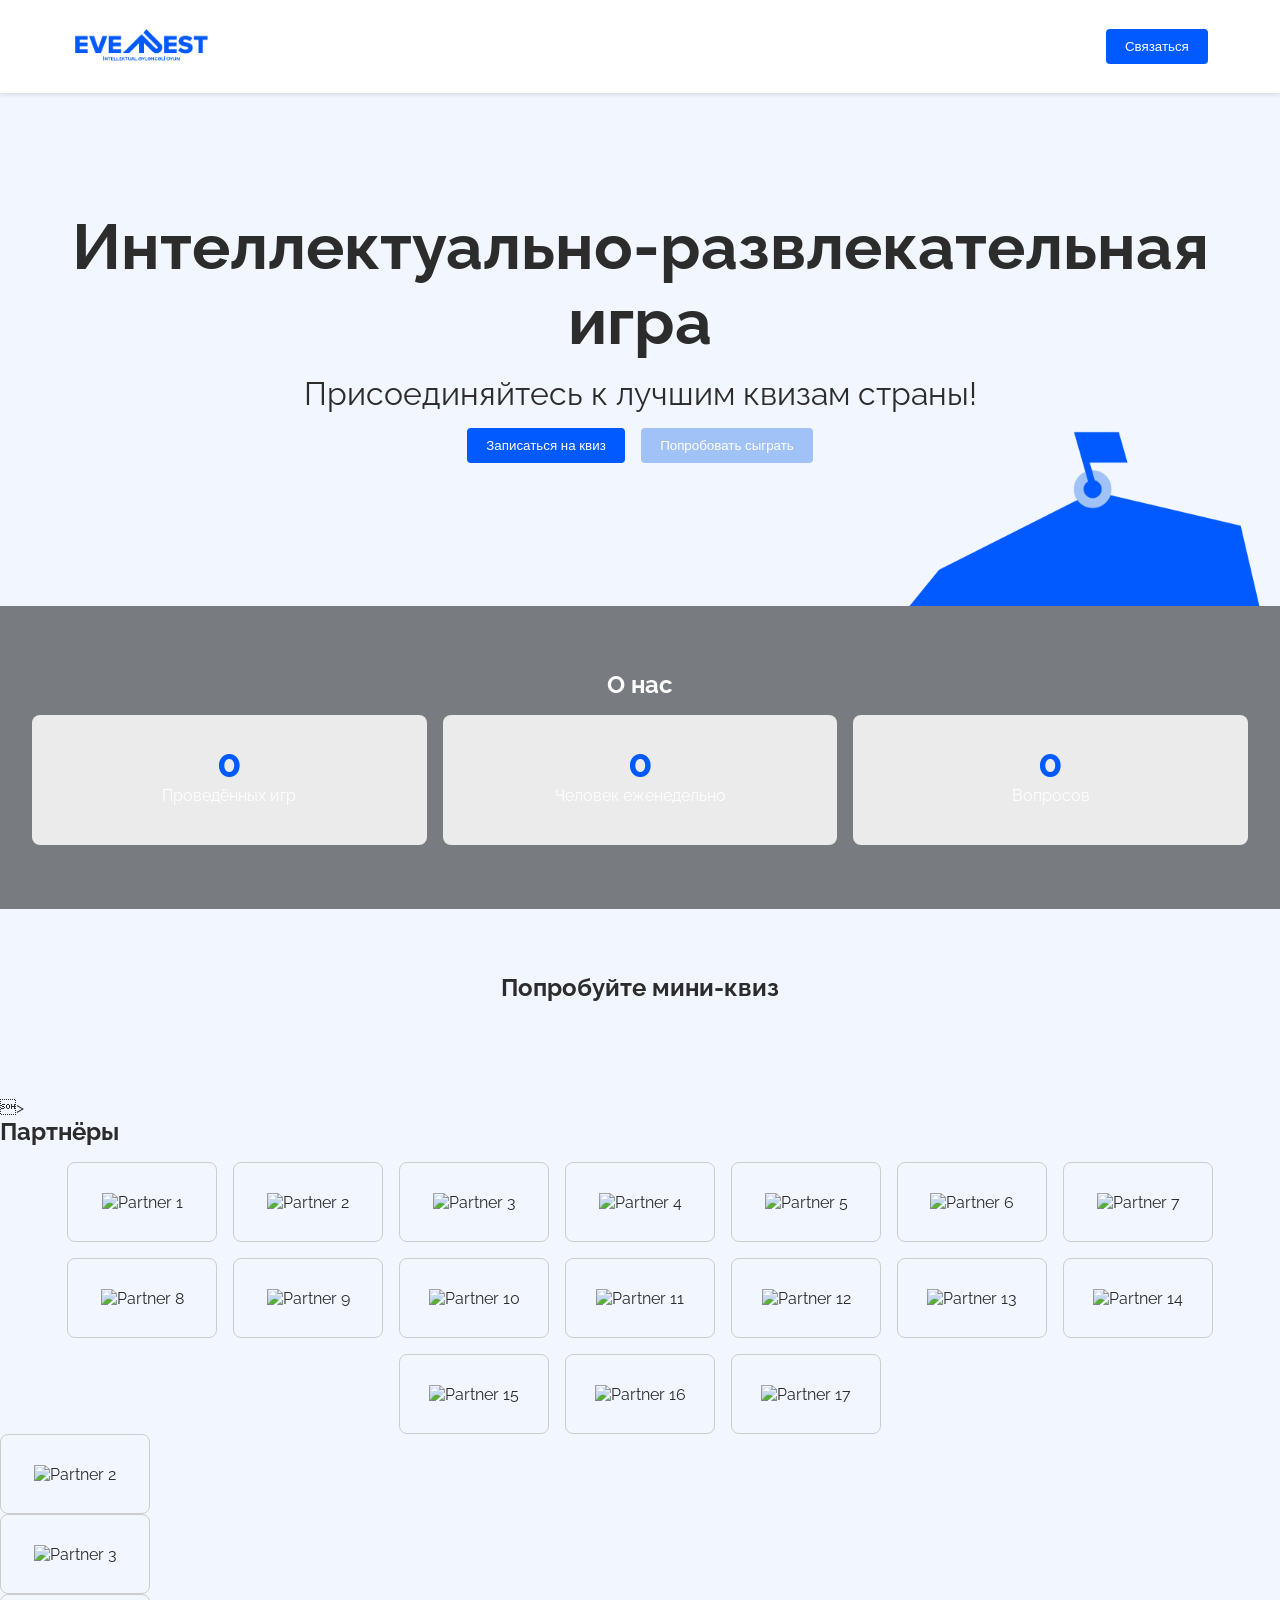
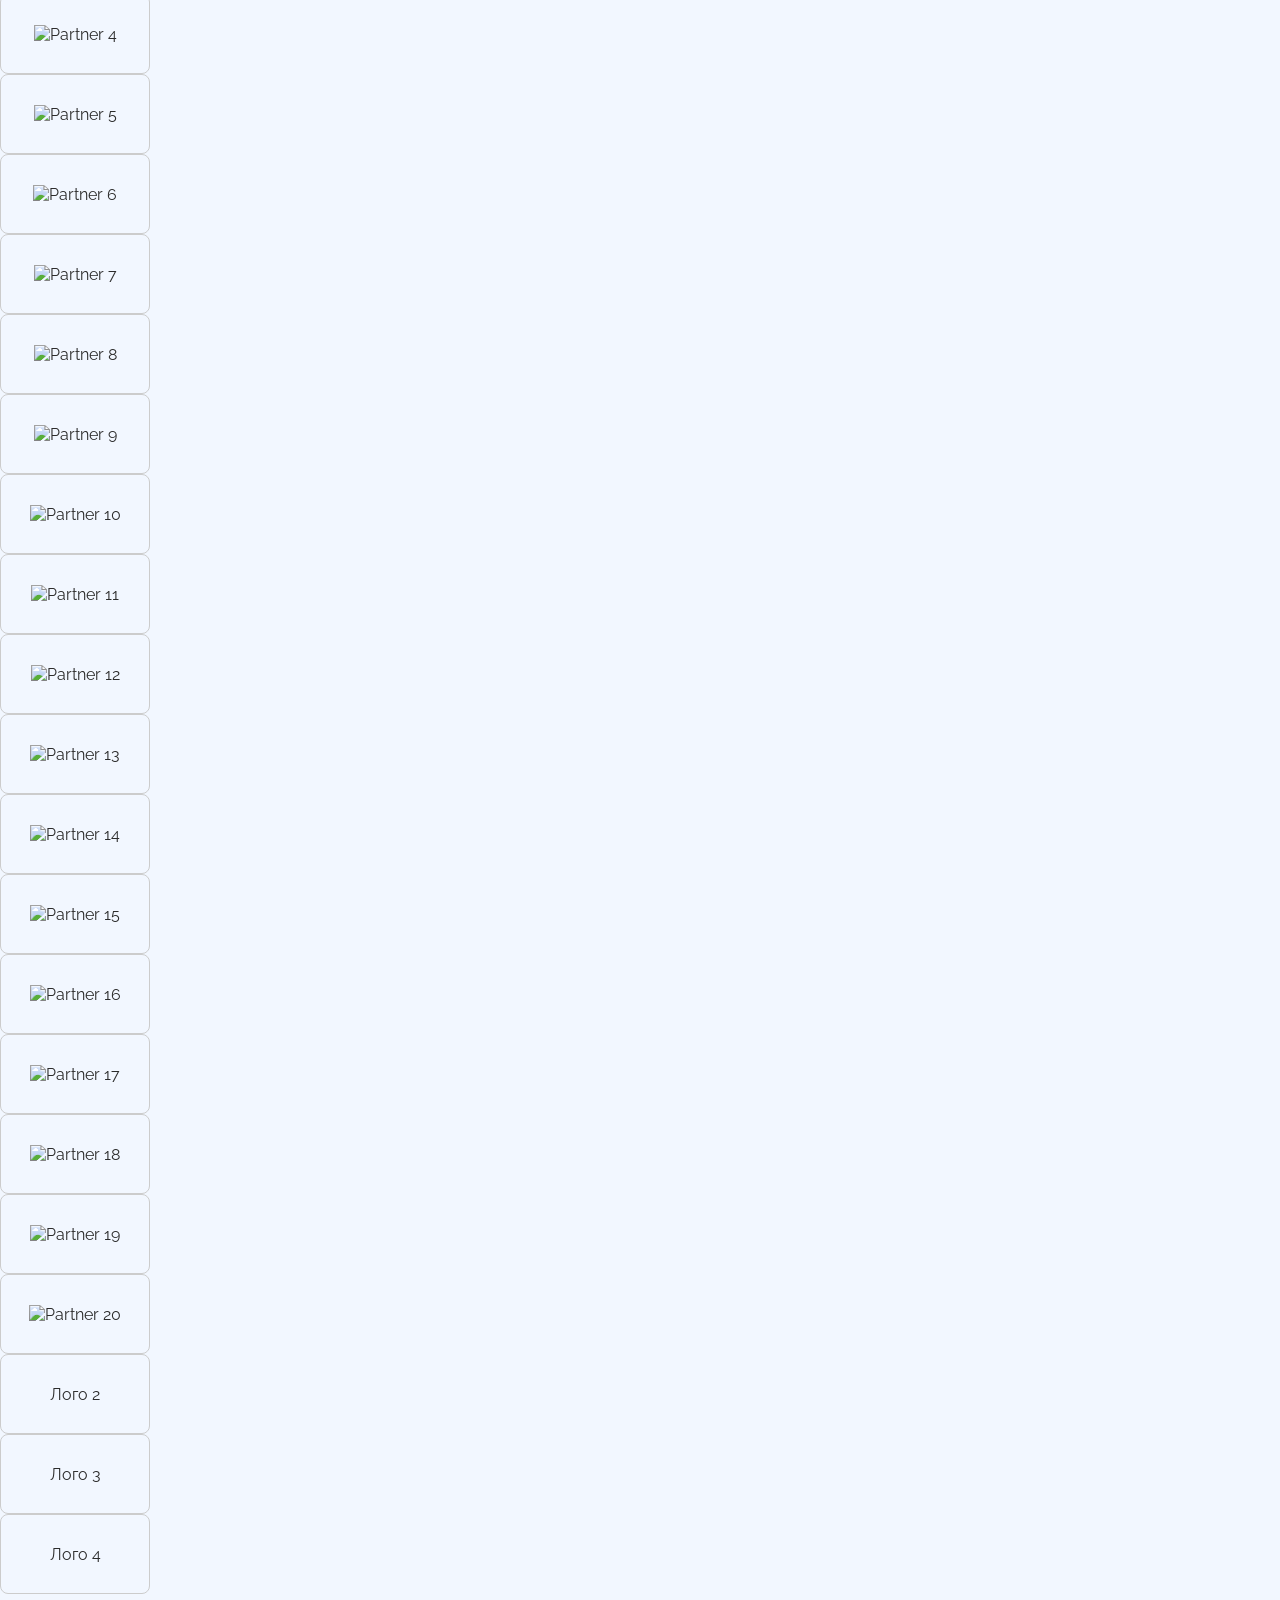
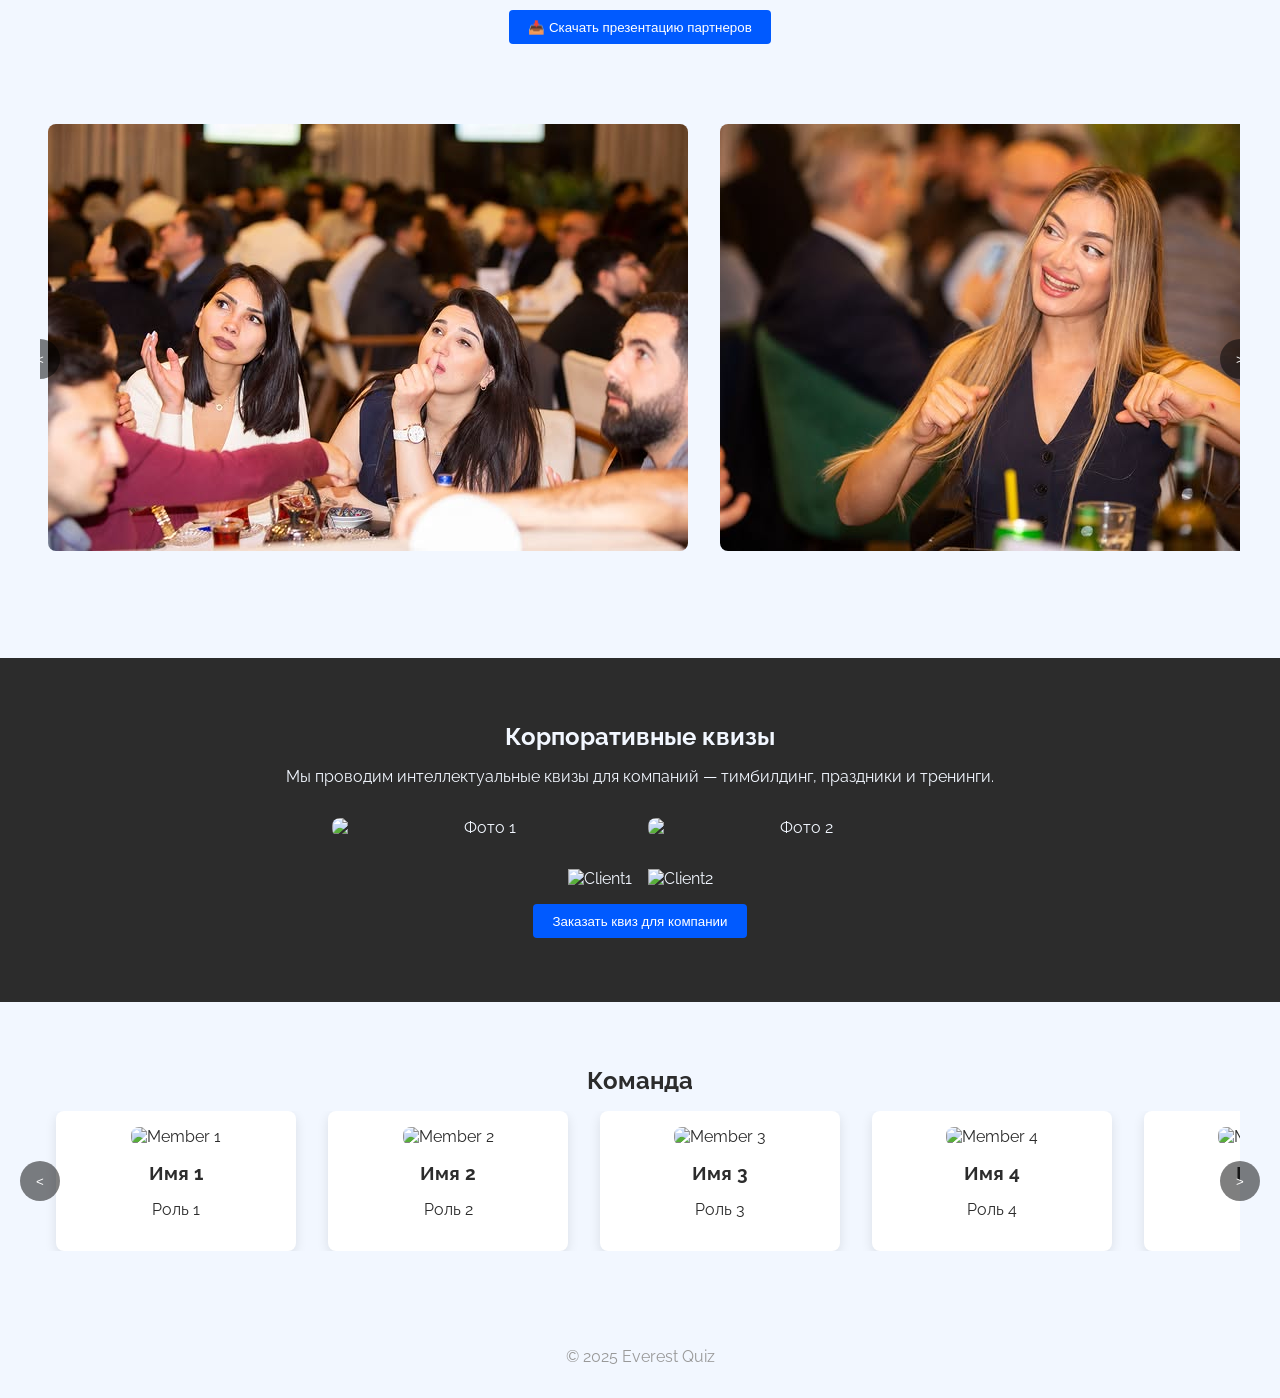
==== index.html @ f684a0a2 "Add files via upload" ====
<!DOCTYPE html>
<html lang="ru">
<head>
  <meta charset="UTF-8"/>
  <meta name="viewport" content="width=device-width, initial-scale=1.0"/>
  <title>Everest Quiz</title>
  <link href="https://fonts.googleapis.com/css2?family=Raleway:wght@400;700&display=swap" rel="stylesheet"/>
  <link rel="stylesheet" href="style.css"/>
</head>
<body>
  <header>
    <div class="header-content">
      <div class="logo-flag-container">
        <img src="assets/logo.png" alt="Logo" class="logo-img"/>
        <img src="assets/flag.png" alt="Flag" class="flag-img"/>
      </div>
      <button id="contactBtn" class="btn btn-primary">Связаться</button>
    </div>
    <div class="progress-bar"></div>
  </header>
  <main>
    <section class="hero">
      <div class="hero-content">
        <h1>Интеллектуально-развлекательная игра</h1>
        <p>Присоединяйтесь к лучшим квизам страны!</p>
        <div class="hero-buttons">
          <button id="signupQuiz" class="btn btn-primary">Записаться на квиз</button>
          <button id="tryPlay" class="btn btn-try">Попробовать сыграть</button>
        </div>
      </div>
    </section>
    

    <section class="about" id="about">
      <video class="video-bg" autoplay muted loop playsinline>
        <source src="assets/mountain.mp4" type="video/mp4"/>
      </video>
      <div class="about-overlay"></div>
      <div class="about-content">
        <h2>О нас</h2>
        <div class="counters-grid">
          <div class="counter-card"><span data-count="200">0</span><p>Проведённых игр</p></div>
          <div class="counter-card"><span data-count="250">0</span><p>Человек еженедельно</p></div>
          <div class="counter-card"><span data-count="9000">0</span><p>Вопросов</p></div>
        </div>
      </div>
    </section>
    

    <section class="quiz" id="quiz">
      <h2>Попробуйте мини-квиз</h2>
      <div id="quiz-container" class="quiz-wrapper"></div>
    
</section>
>
      <h2>Партнёры</h2>
      <div class="logos">
        <div class="logo-box"><img src="assets/par1.png" alt="Partner 1"/></div>
        <div class="logo-box"><img src="assets/par2.png" alt="Partner 2"/></div>
        <div class="logo-box"><img src="assets/par3.png" alt="Partner 3"/></div>
        <div class="logo-box"><img src="assets/par4.png" alt="Partner 4"/></div>
        <div class="logo-box"><img src="assets/par5.png" alt="Partner 5"/></div>
        <div class="logo-box"><img src="assets/par6.png" alt="Partner 6"/></div>
        <div class="logo-box"><img src="assets/par7.png" alt="Partner 7"/></div>
        <div class="logo-box"><img src="assets/par8.png" alt="Partner 8"/></div>
        <div class="logo-box"><img src="assets/par9.png" alt="Partner 9"/></div>
        <div class="logo-box"><img src="assets/par10.png" alt="Partner 10"/></div>
        <div class="logo-box"><img src="assets/par11.png" alt="Partner 11"/></div>
        <div class="logo-box"><img src="assets/par12.png" alt="Partner 12"/></div>
        <div class="logo-box"><img src="assets/par13.png" alt="Partner 13"/></div>
        <div class="logo-box"><img src="assets/par14.png" alt="Partner 14"/></div>
        <div class="logo-box"><img src="assets/par15.png" alt="Partner 15"/></div>
        <div class="logo-box"><img src="assets/par16.png" alt="Partner 16"/></div>
        <div class="logo-box"><img src="assets/par17.png" alt="Partner 17"/></div>
      </div>
        <div class="logo-box"><img src="assets/par2.png" alt="Partner 2"/></div>
        <div class="logo-box"><img src="assets/par3.png" alt="Partner 3"/></div>
        <div class="logo-box"><img src="assets/par4.png" alt="Partner 4"/></div>
        <div class="logo-box"><img src="assets/par5.png" alt="Partner 5"/></div>
        <div class="logo-box"><img src="assets/par6.png" alt="Partner 6"/></div>
        <div class="logo-box"><img src="assets/par7.png" alt="Partner 7"/></div>
        <div class="logo-box"><img src="assets/par8.png" alt="Partner 8"/></div>
        <div class="logo-box"><img src="assets/par9.png" alt="Partner 9"/></div>
        <div class="logo-box"><img src="assets/par10.png" alt="Partner 10"/></div>
        <div class="logo-box"><img src="assets/par11.png" alt="Partner 11"/></div>
        <div class="logo-box"><img src="assets/par12.png" alt="Partner 12"/></div>
        <div class="logo-box"><img src="assets/par13.png" alt="Partner 13"/></div>
        <div class="logo-box"><img src="assets/par14.png" alt="Partner 14"/></div>
        <div class="logo-box"><img src="assets/par15.png" alt="Partner 15"/></div>
        <div class="logo-box"><img src="assets/par16.png" alt="Partner 16"/></div>
        <div class="logo-box"><img src="assets/par17.png" alt="Partner 17"/></div>
        <div class="logo-box"><img src="assets/par18.png" alt="Partner 18"/></div>
        <div class="logo-box"><img src="assets/par19.png" alt="Partner 19"/></div>
        <div class="logo-box"><img src="assets/par20.png" alt="Partner 20"/></div>
      </div>
        <div class="logo-box">Лого 2</div>
        <div class="logo-box">Лого 3</div>
        <div class="logo-box">Лого 4</div>
      </div>
    </section>
    <div class="download-container">
      <button class="download-btn">📥 Скачать презентацию партнеров</button>
    </div>
    

    
    <section class="photo-slider">
      <div class="photo-slider-container">
        <button class="slider-btn prev">&lt;</button>
        <div class="photo-slider-track">
          <div class="photo-card"><img src="assets/photos/ph1.jpg" alt="Photo 1"/></div>
          <div class="photo-card"><img src="assets/photos/ph2.jpg" alt="Photo 2"/></div>
          <div class="photo-card"><img src="assets/photos/ph3.jpg" alt="Photo 3"/></div>
          <div class="photo-card"><img src="assets/photos/ph4.jpg" alt="Photo 4"/></div>
          <div class="photo-card"><img src="assets/photos/ph5.jpg" alt="Photo 5"/></div>
          <div class="photo-card"><img src="assets/photos/ph6.jpg" alt="Photo 6"/></div>
        </div>
        <button class="slider-btn next">&gt;</button>
      </div>
    </section>

    <section class="corporate">
      <h2>Корпоративные квизы</h2>
      <p>Мы проводим интеллектуальные квизы для компаний — тимбилдинг, праздники и тренинги.</p>
      <div class="corporate-gallery">
        <img src="https://via.placeholder.com/300x200" alt="Фото 1"/>
        <img src="https://via.placeholder.com/300x200" alt="Фото 2"/>
      </div>
      <div class="corporate-logos">
        <img src="https://via.placeholder.com/100x50?text=Client+1" alt="Client1"/>
        <img src="https://via.placeholder.com/100x50?text=Client+2" alt="Client2"/>
      </div>
      <button id="corpBtn" class="btn btn-primary">Заказать квиз для компании</button>
    </section>
    

    <section class="team">
      <h2>Команда</h2>
      <div class="team-slider">
        <button class="slider-btn prev">&lt;</button>
        <div class="slider-track">
          <div class="team-card"><img src="https://via.placeholder.com/200?text=Team+1" alt="Member 1"/><h3>Имя 1</h3><p>Роль 1</p></div>
<div class="team-card"><img src="https://via.placeholder.com/200?text=Team+2" alt="Member 2"/><h3>Имя 2</h3><p>Роль 2</p></div>
<div class="team-card"><img src="https://via.placeholder.com/200?text=Team+3" alt="Member 3"/><h3>Имя 3</h3><p>Роль 3</p></div>
<div class="team-card"><img src="https://via.placeholder.com/200?text=Team+4" alt="Member 4"/><h3>Имя 4</h3><p>Роль 4</p></div>
<div class="team-card"><img src="https://via.placeholder.com/200?text=Team+5" alt="Member 5"/><h3>Имя 5</h3><p>Роль 5</p></div>
<div class="team-card"><img src="https://via.placeholder.com/200?text=Team+6" alt="Member 6"/><h3>Имя 6</h3><p>Роль 6</p></div>
<div class="team-card"><img src="https://via.placeholder.com/200?text=Team+7" alt="Member 7"/><h3>Имя 7</h3><p>Роль 7</p></div>
<div class="team-card"><img src="https://via.placeholder.com/200?text=Team+8" alt="Member 8"/><h3>Имя 8</h3><p>Роль 8</p></div>
        </div>
        <button class="slider-btn next">&gt;</button>
      </div>
    </section>
    

  </main>
  <div id="modal" class="modal">
    <div class="modal-content">
      <span class="close">&times;</span>
      <h2>Связаться с нами</h2>
      <form id="contactForm">
        <input type="text" placeholder="Имя и Фамилия" required/>
        <input type="tel" placeholder="Номер для связи" required/>
        <textarea placeholder="Текст обратной связи" required></textarea>
        <div class="modal-buttons">
          <button type="submit" class="btn btn-primary">Отправить</button>
          <button type="button" class="btn btn-secondary" id="cancelModal">Отмена</button>
        </div>
      </form>
    </div>
  </div>
  <footer>© 2025 Everest Quiz</footer>
  <script src="script.js"></script>
</body>
</html>
---- style.css ----
/* Base */
*{margin:0;padding:0;box-sizing:border-box;}
body{font-family:'Raleway',sans-serif;background:#F2F7FF;color:#2C2C2C;}
h1,h2,h3{margin-bottom:1rem;font-weight:700;}
p{margin-bottom:1rem;}

/* Header */
header{position:fixed;top:0;left:0;width:100%;height:93px;background:white;box-shadow:0 2px 4px rgba(0,0,0,0.1);z-index:1000;}
.header-content{position:relative;max-width:1200px;margin:0 auto;display:flex;justify-content:space-between;align-items:center;height:93px;padding:0 2rem;}
.logo-flag-container{display:flex;flex-direction:column;align-items:flex-start;}
.logo-img{height:40px;}
.flag-img{width:24px;height:auto;position:fixed;top:66px;left:0;z-index:2002;transition:transform 0.1s linear;;opacity:0;transition:transform 0.1s linear,opacity 0.2s linear;}
.progress-bar{position:absolute;bottom:0;left:0;width:0;height:4px;background:#005AFF;z-index:2001;}



/* Buttons */
.btn{padding:0.6rem 1.2rem;border:none;border-radius:4px;cursor:pointer;transition:background 0.3s;}
.btn-primary{background:#005AFF;color:white;}
.btn-primary:hover{background:#0041c2;}
.btn-try{background:#A1C2F7;color:white;}
.btn-try:hover{background:#8fbbe0;}
.btn-secondary{background:#f2f2f2;color:#2C2C2C;border:1px solid #ccc;}
.btn-secondary:hover{background:#e0e0e0;}

/* Hero */
main{padding-top:66px;}
.hero {
  display: flex;
  align-items: center;
  justify-content: center;
  height: 60vh;
  background-image: url('assets/mnt.png'), url('https://via.placeholder.com/1200x400');
  background-repeat: no-repeat, no-repeat;
  background-position: left calc(100% + 30px), center;
  background-size: contain, cover;
}
.hero-content{text-align:center;max-width:90%;}
.hero h1{font-size:clamp(2rem,5vw,4rem);}
.hero p{font-size:clamp(1rem,3vw,2rem);}
.hero-buttons{display:flex;gap:1rem;justify-content:center;margin-top:1rem;}

/* About */
.about{position:relative;overflow:hidden;padding:0;}
.video-bg{position:absolute;top:0;left:0;width:100%;height:100%;object-fit:cover;z-index:0;}
.about-overlay{position:absolute;top:0;left:0;width:100%;height:100%;background:rgba(0,0,0,0.5);z-index:1;}
.about-content{position:relative;z-index:2;padding:4rem 2rem;text-align:center;color:white;}
.counters-grid{display:flex;flex-wrap:wrap;justify-content:center;gap:1rem;}
.counter-card{flex:1;min-width:150px;background:rgba(255,255,255,0.85);padding:1.5rem;border-radius:8px;backdrop-filter:blur(5px);}
.counter-card span{font-size:2.5rem;font-weight:700;color:#005AFF;}

/* Quiz */
.quiz{padding:4rem 2rem;text-align:center;}
.quiz-wrapper{max-width:600px;margin:2rem auto;}
.quiz-card{background:white;padding:2rem;border-radius:8px;box-shadow:0 10px 25px rgba(0,0,0,0.1);}
.quiz-question{font-size:1.5rem;color:#005AFF;}
.quiz-options{display:flex;flex-direction:column;gap:1rem;}
.quiz-option{padding:1rem;border:2px solid #005AFF;background:white;border-radius:8px;cursor:pointer;transition:background 0.3s;}
.quiz-option:hover{background:#e0edff;}
.quiz-option.correct{background:#d1fae5;border-color:#22c55e;color:#065f46;}
.quiz-option.wrong{background:#fee2e2;border-color:#f87171;color:#7f1d1d;}
.quiz-result{animation:fadeIn 1s ease;}
.quiz-result h3{font-size:2rem;color:#005AFF;}
.quiz-result .confetti{font-size:3rem;}
/* Partners */
.partners{ padding:4rem 2rem;text-align:center; text-align: center;}
.logos{display:flex;flex-wrap:wrap;gap:1rem;justify-content:center;}
.logo-box{padding:1rem;border:1px solid #ccc;border-radius:8px;}

/* Corporate */
.corporate{padding:4rem 2rem;text-align:center;background:#2C2C2C;color:#F2F7FF;}
.corporate-gallery{display:flex;flex-wrap:wrap;justify-content:center;gap:1rem;margin:2rem 0;}
.corporate-gallery img{width:300px;border-radius:8px;}
.corporate-logos{display:flex;flex-wrap:wrap;justify-content:center;gap:1rem;margin-bottom:1rem;}
/* Team */
.team{padding:4rem 2rem;text-align:center;background:#F2F7FF;}
.team-slider{position:relative;max-width:1200px;margin:auto;}
.slider-track{display:flex;overflow:hidden;scroll-behavior:smooth;}
.team-card{min-width:240px;margin:0 1rem;background:white;border-radius:8px;padding:1rem;box-shadow:0 4px 12px rgba(0,0,0,0.1);}
.team-card img{width:100%;border-radius:8px;margin-bottom:1rem;}
.slider-btn{position:absolute;top:50%;transform:translateY(-50%);width:40px;height:40px;border:none;border-radius:50%;background:rgba(0,0,0,0.5);color:white;cursor:pointer;}
.slider-btn.prev{left:-20px;}
.slider-btn.next{right:-20px;}

/* Modal */
.modal{display:none;position:fixed;top:0;left:0;width:100%;height:100%;background:rgba(0,0,0,0.6);justify-content:center;align-items:center;}
.modal-content{background:white;padding:2rem;border-radius:8px;max-width:500px;width:90%;position:relative;}
.modal-content .close{position:absolute;top:1rem;right:1rem;font-size:1.5rem;cursor:pointer;}
.modal-content input,.modal-content textarea{width:100%;margin-bottom:1rem;padding:0.5rem;border:1px solid #ccc;border-radius:4px;}
.modal-buttons{display:flex;justify-content:flex-end;gap:1rem;}
/* Footer */
footer{text-align:center;padding:2rem;color:#999;}
@keyframes fadeIn{from{opacity:0;}to{opacity:1;}}
.download-container {
  text-align: center;
  margin: 1rem 0;
}
.download-btn {
  padding: 0.6rem 1.2rem;
  border-radius: 4px;
  cursor: pointer;
  background: #005AFF;
  color: white;
  border: none;
  transition: background 0.3s;
}
.download-btn:hover {
  background: #0041c2;
}

@media (min-width: 768px) {
  .hero {
    background-position: right calc(100% + 80px), center;
  }
}

.photo-slider {
  padding: 4rem 2rem;
  text-align: center;
  background: #F2F7FF;
}
.photo-slider h2 {
  font-size: 2rem;
  margin-bottom: 1rem;
}
.photo-slider-container {
  position: relative;
  max-width: 1200px;
  margin: auto;
}
.photo-slider-track {
  display: flex;
  overflow: hidden;
  scroll-behavior: smooth;
}
.photo-card {
  min-width: 220px;
  margin: 0 0.5rem;
  flex-shrink: 0;
}
.photo-card img {
  width: 100%;
  border-radius: 8px;
}
.slider-btn.photo-prev,
.slider-btn.photo-next {
  position: absolute;
  top: 50%;
  transform: translateY(-50%);
  background: rgba(0,0,0,0.5);
  color: white;
  border: none;
  width: 40px;
  height: 40px;
  border-radius: 50%;
  cursor: pointer;
  z-index: 100;
}
.slider-btn.photo-prev {
  left: -20px;
}
.slider-btn.photo-next {
  right: -20px;
}

.partners h2 { text-align: center; }

/* Uniform partner logos */
.logo-box {
  width: 150px;
  height: 80px;
  display: flex;
  align-items: center;
  justify-content: center;
}
.logo-box img {
  max-width: 100%;
  max-height: 100%;
  object-fit: contain;
}

/* Center partners heading and content */
.partners {
  text-align: center;
  padding: 4rem 2rem;
  background: #F2F7FF;
}
.partners h2 {
  margin-bottom: 2rem;
}

/* Partners section centering */
.partners {
  text-align: center;
  padding: 4rem 2rem;
  background: #F2F7FF;
}
.partners h2 {
  font-size: 2.5rem;
  margin-bottom: 2rem;
  text-align: center;
}

/* Photo slider */
.photo-slider {
  padding: 4rem 2rem;
  text-align: center;
}
.photo-slider-container {
  position: relative;
  max-width: 1200px;
  margin: auto;
  overflow: hidden;
}
.photo-slider-track {
  display: flex;
  gap: 1rem;
  transition: transform 0.3s ease;
}
.photo-card {
  min-width: 240px;
  flex-shrink: 0;
}
.photo-card img {
  width: 100%;
  border-radius: 8px;
  object-fit: cover;
}
.slider-btn.prev,
.slider-btn.next {
  position: absolute;
  top: 50%;
  transform: translateY(-50%);
  background: rgba(0,0,0,0.5);
  color: white;
  border: none;
  width: 40px;
  height: 40px;
  border-radius: 50%;
  cursor: pointer;
  z-index: 10;
}
.slider-btn.prev {
  left: -20px;
}
.slider-btn.next {
  right: -20px;
}
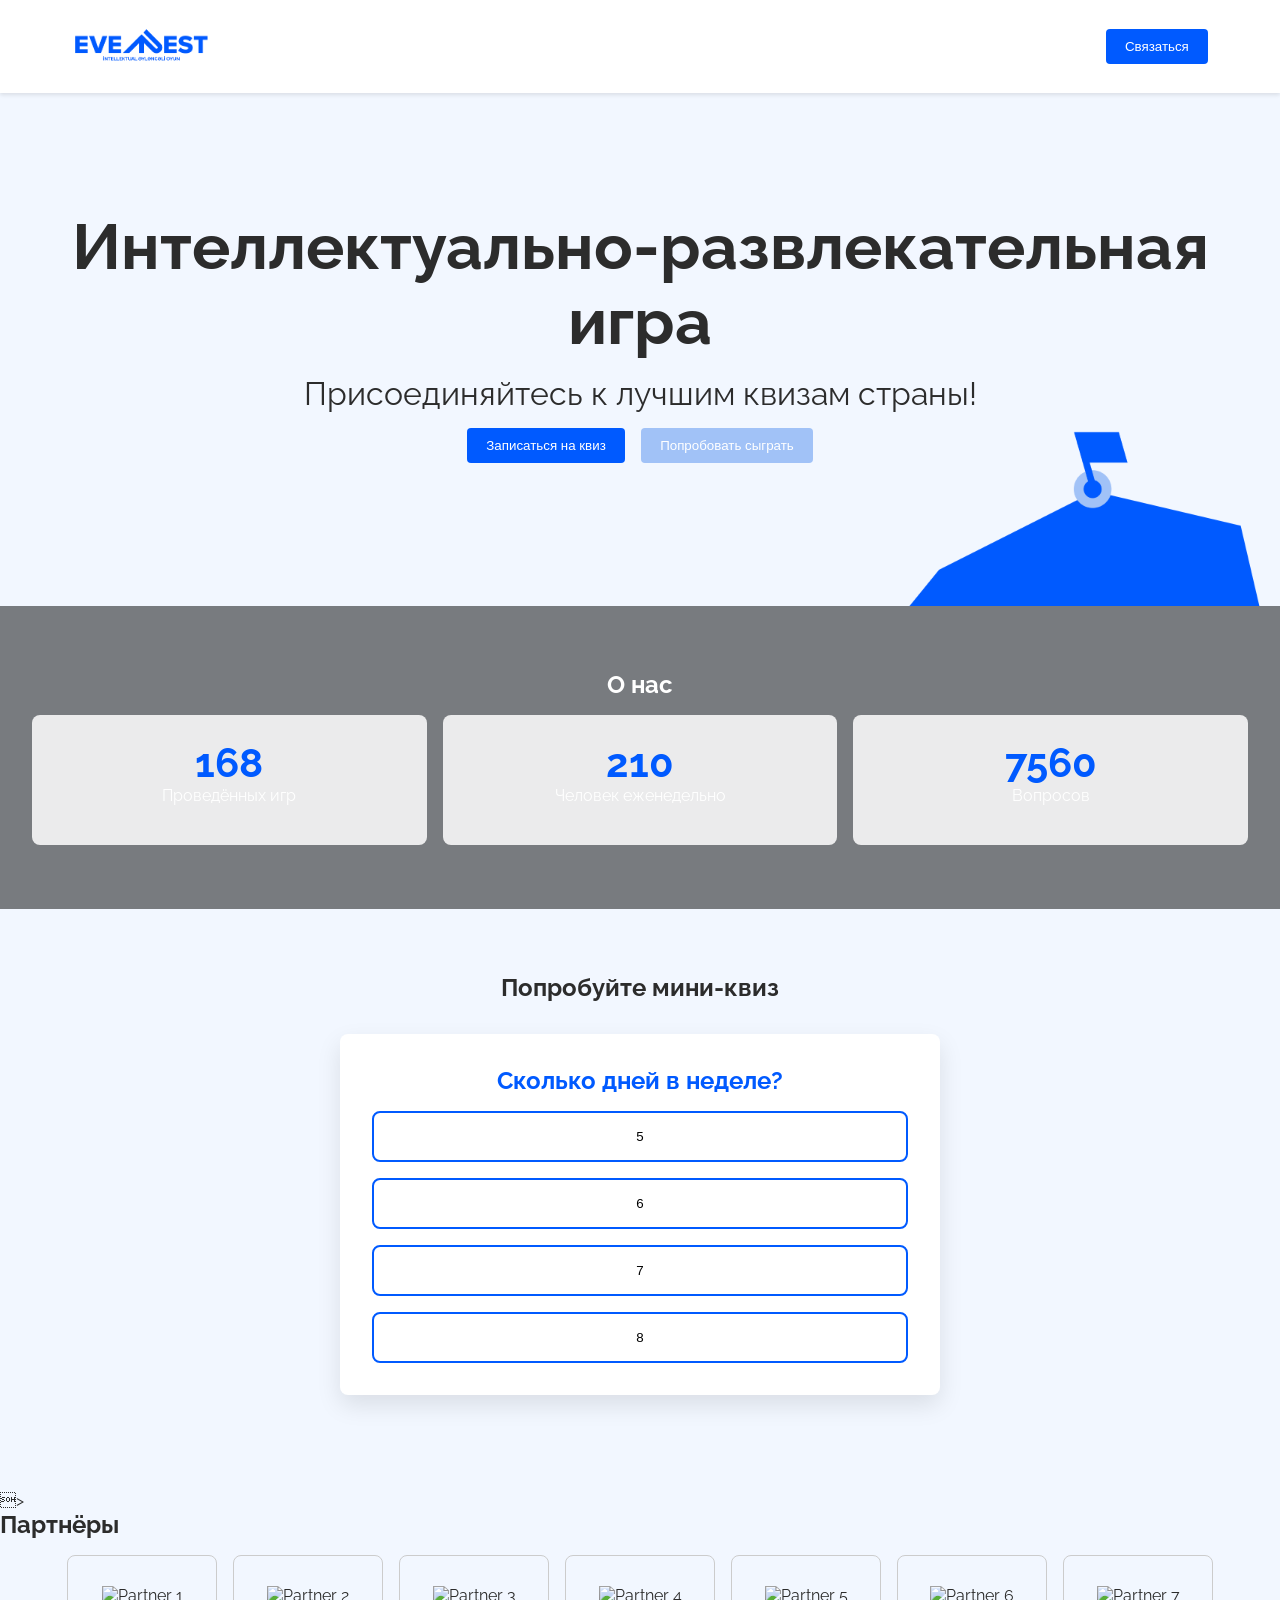
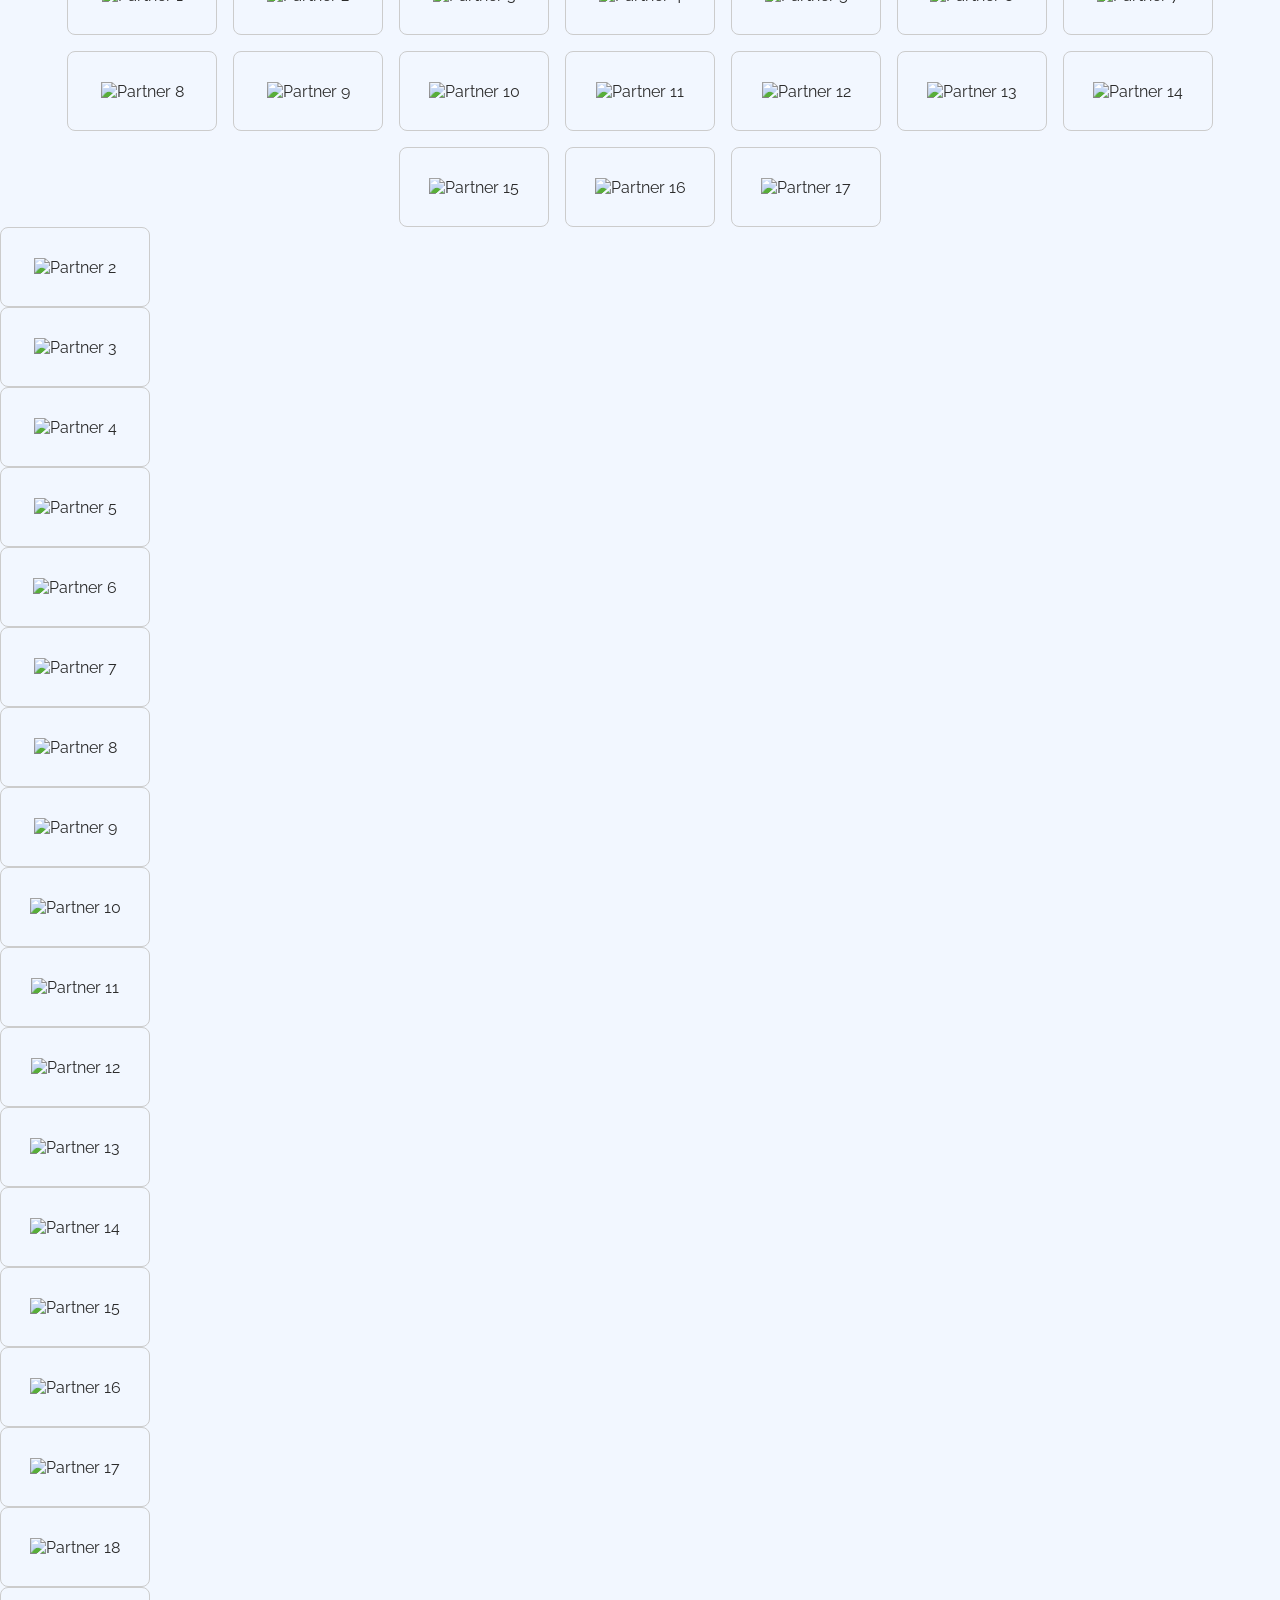
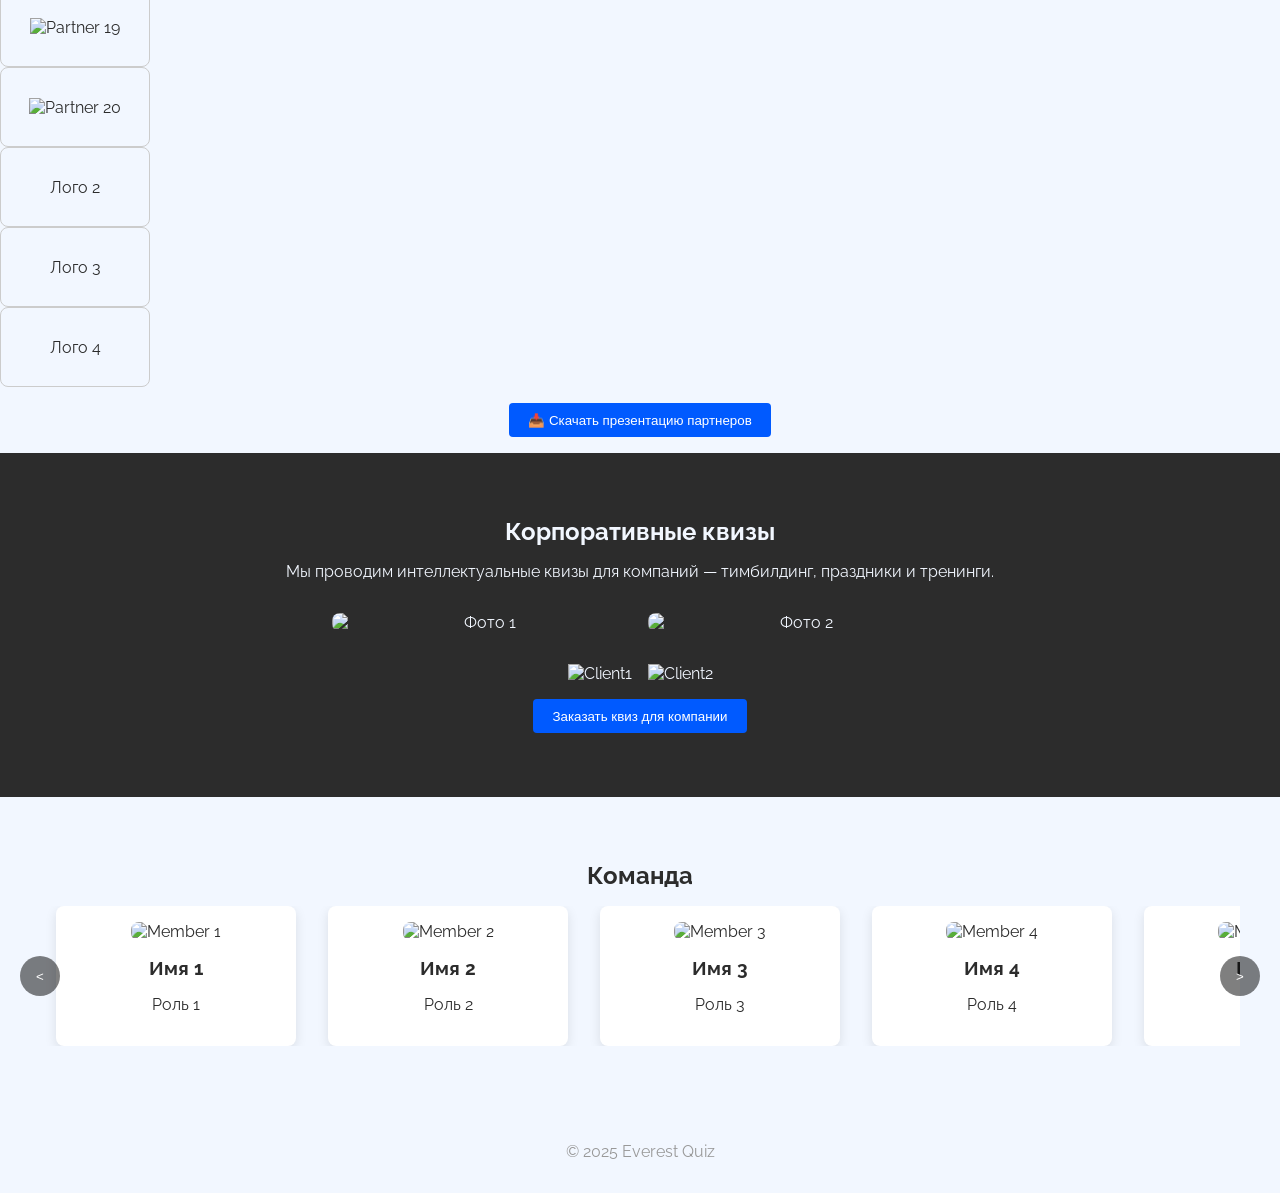
==== commit 0f7e5561: "Add files via upload" ====
--- a/index.html
+++ b/index.html
@@ -103,22 +103,6 @@
     </div>
     
 
-    
-    <section class="photo-slider">
-      <div class="photo-slider-container">
-        <button class="slider-btn prev">&lt;</button>
-        <div class="photo-slider-track">
-          <div class="photo-card"><img src="assets/photos/ph1.jpg" alt="Photo 1"/></div>
-          <div class="photo-card"><img src="assets/photos/ph2.jpg" alt="Photo 2"/></div>
-          <div class="photo-card"><img src="assets/photos/ph3.jpg" alt="Photo 3"/></div>
-          <div class="photo-card"><img src="assets/photos/ph4.jpg" alt="Photo 4"/></div>
-          <div class="photo-card"><img src="assets/photos/ph5.jpg" alt="Photo 5"/></div>
-          <div class="photo-card"><img src="assets/photos/ph6.jpg" alt="Photo 6"/></div>
-        </div>
-        <button class="slider-btn next">&gt;</button>
-      </div>
-    </section>
-
     <section class="corporate">
       <h2>Корпоративные квизы</h2>
       <p>Мы проводим интеллектуальные квизы для компаний — тимбилдинг, праздники и тренинги.</p>
--- a/style.css
+++ b/style.css
@@ -202,47 +202,15 @@
 }
 
 /* Photo slider */
-.photo-slider {
-  padding: 4rem 2rem;
-  text-align: center;
-}
-.photo-slider-container {
-  position: relative;
-  max-width: 1200px;
-  margin: auto;
-  overflow: hidden;
-}
-.photo-slider-track {
-  display: flex;
-  gap: 1rem;
-  transition: transform 0.3s ease;
-}
-.photo-card {
-  min-width: 240px;
-  flex-shrink: 0;
-}
-.photo-card img {
-  width: 100%;
-  border-radius: 8px;
-  object-fit: cover;
-}
-.slider-btn.prev,
-.slider-btn.next {
-  position: absolute;
-  top: 50%;
-  transform: translateY(-50%);
-  background: rgba(0,0,0,0.5);
-  color: white;
-  border: none;
-  width: 40px;
-  height: 40px;
-  border-radius: 50%;
-  cursor: pointer;
-  z-index: 10;
-}
-.slider-btn.prev {
-  left: -20px;
-}
-.slider-btn.next {
-  right: -20px;
-}
+.photo-slider { padding: 4rem 2rem; text-align: center; }
+.photo-slider-container { position: relative; max-width: 1200px; margin: auto; overflow: hidden; }
+.photo-slider-track { display: flex; gap: 1rem; transition: transform 0.3s ease; }
+.photo-card { min-width: 240px; flex-shrink: 0; }
+.photo-card img { width: 100%; border-radius: 8px; object-fit: cover; }
+.slider-btn.prev, .slider-btn.next {
+  position: absolute; top: 50%; transform: translateY(-50%);
+  background: rgba(0,0,0,0.5); color: white; border: none;
+  width: 40px; height: 40px; border-radius: 50%; cursor: pointer; z-index: 10;
+}
+.slider-btn.prev { left: -20px; }
+.slider-btn.next { right: -20px; }
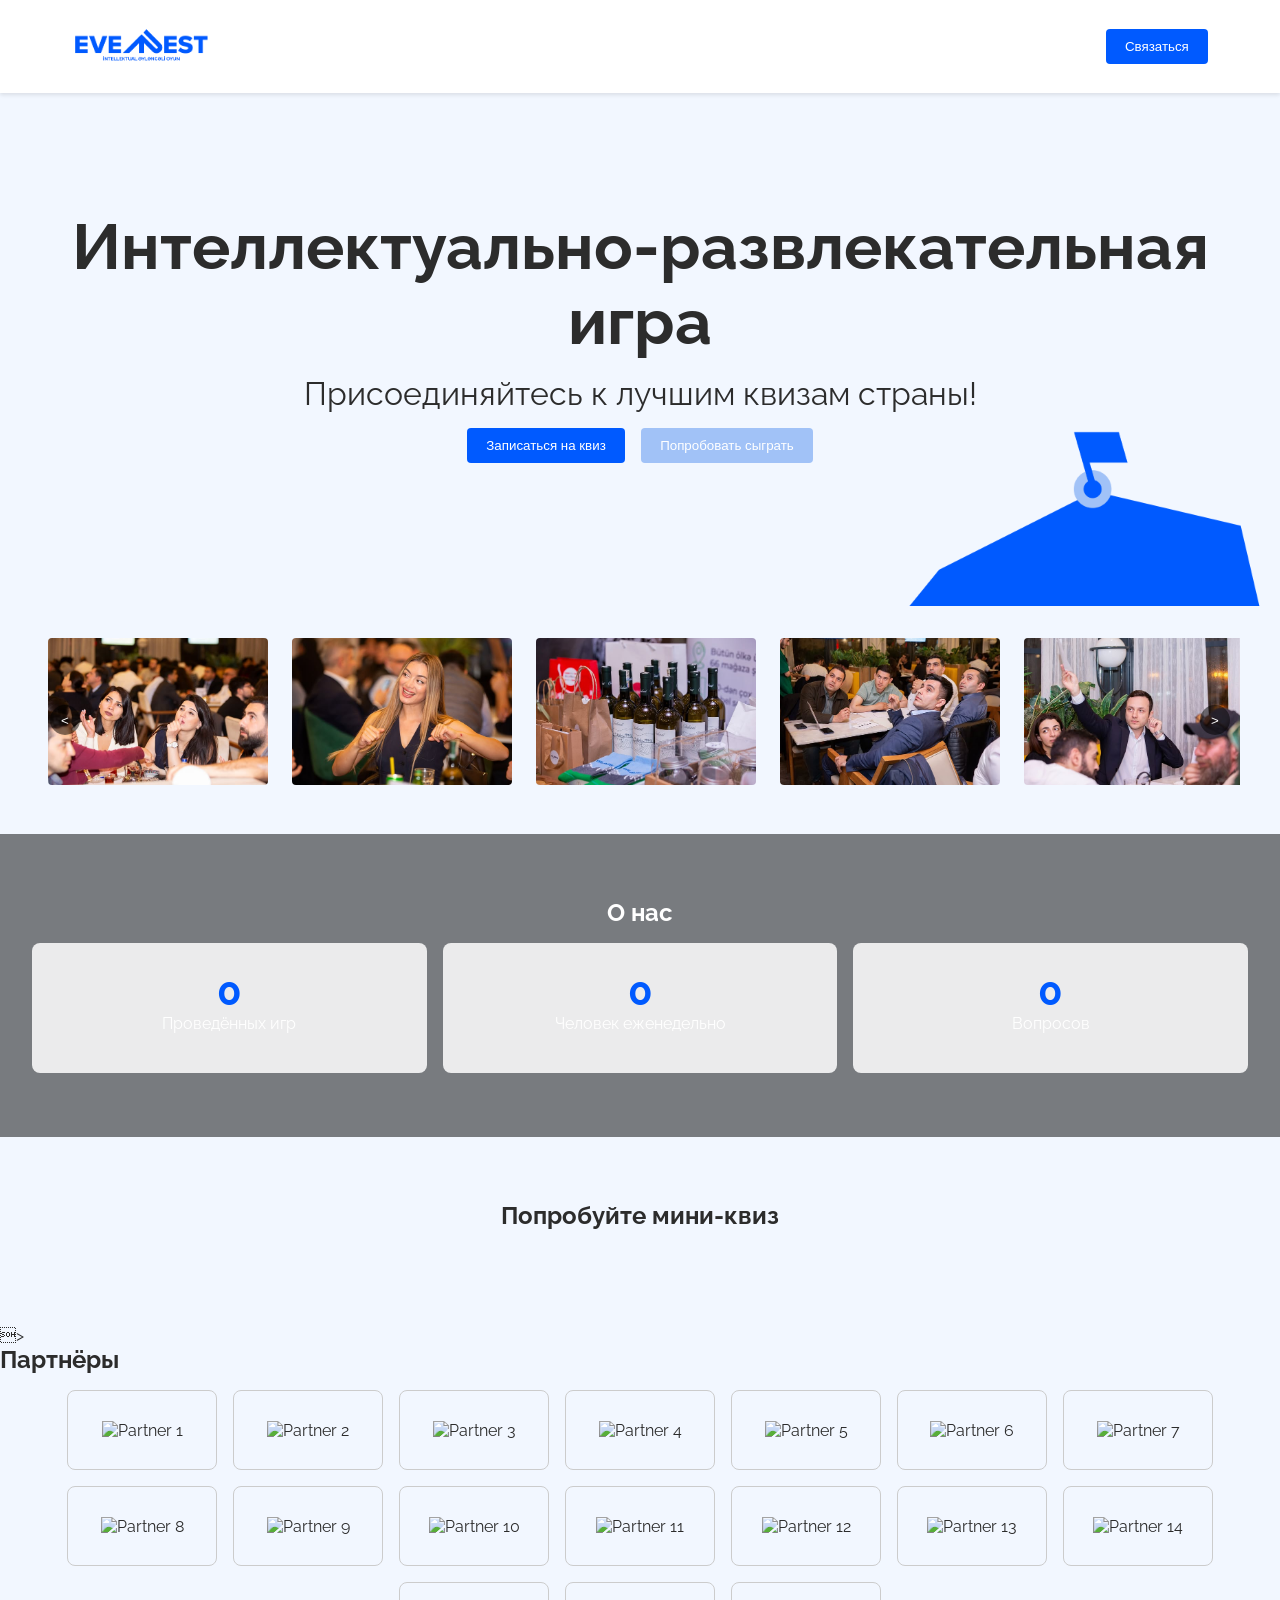
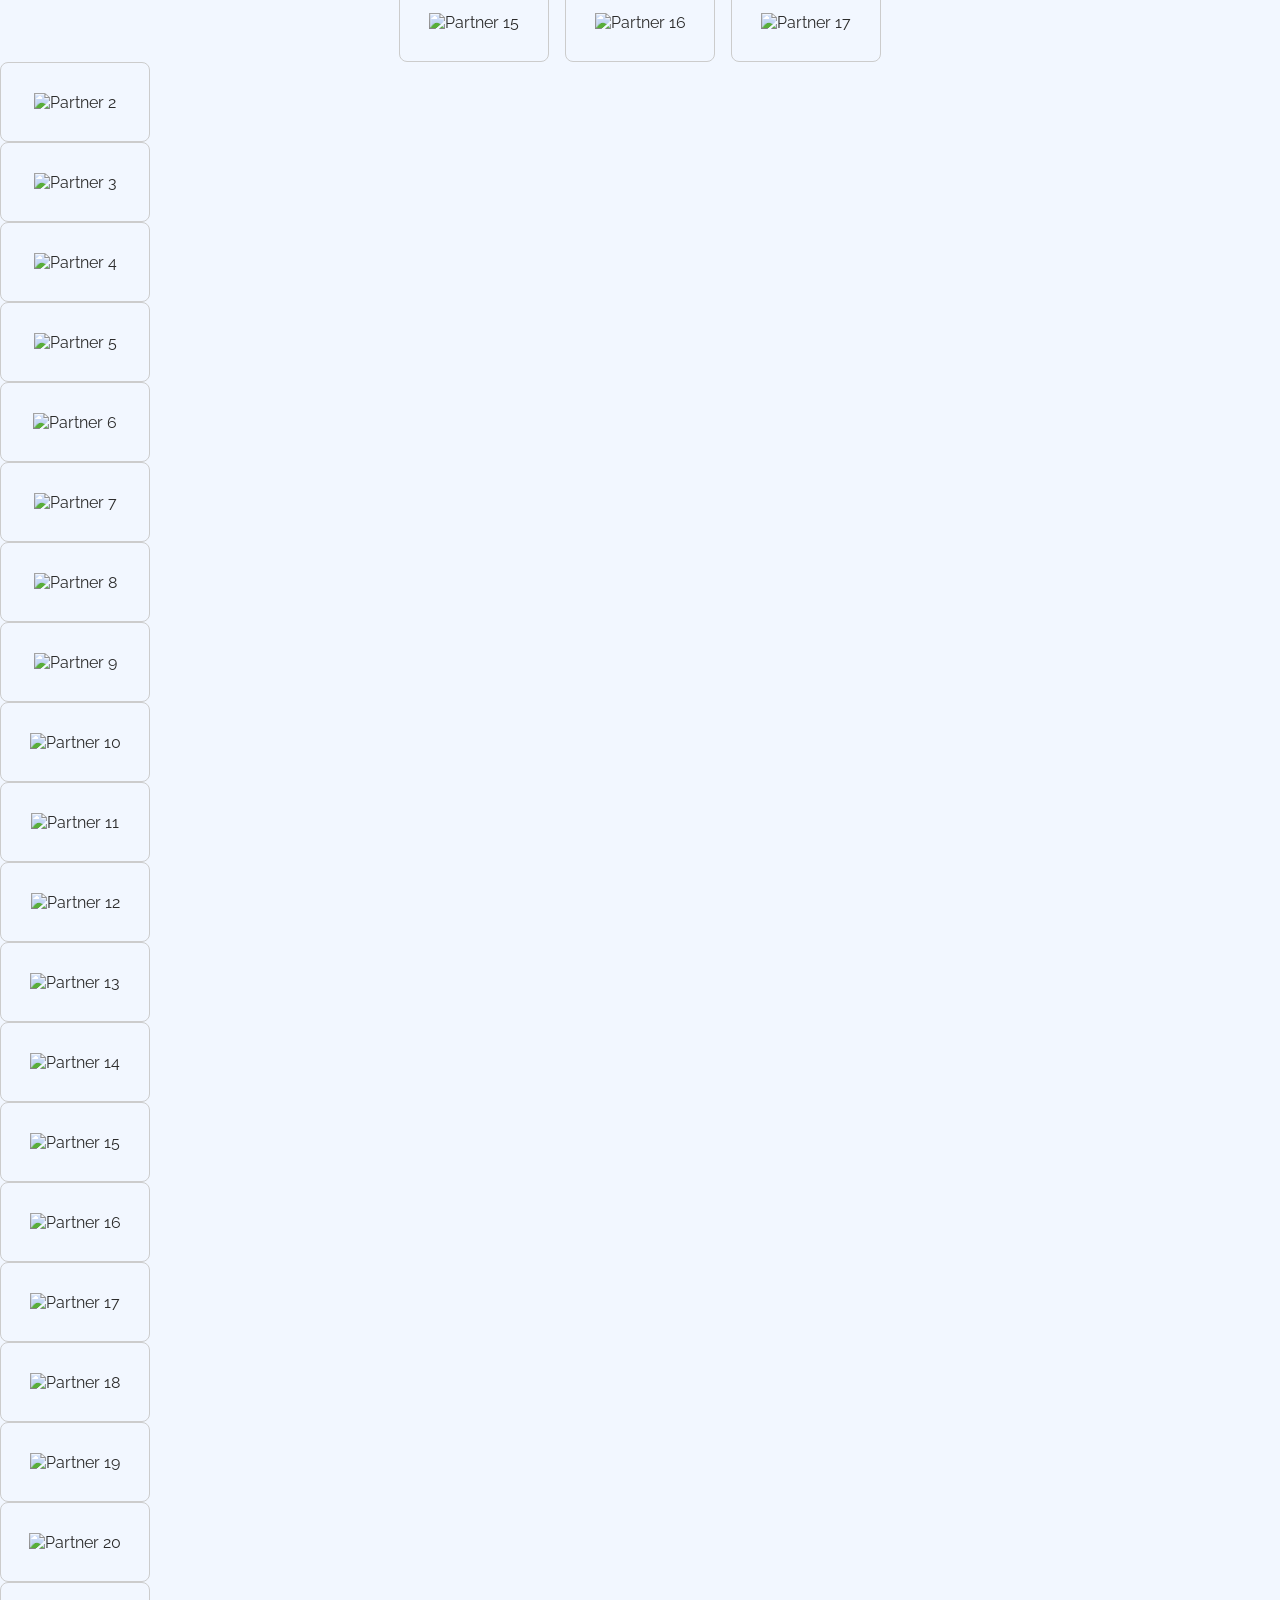
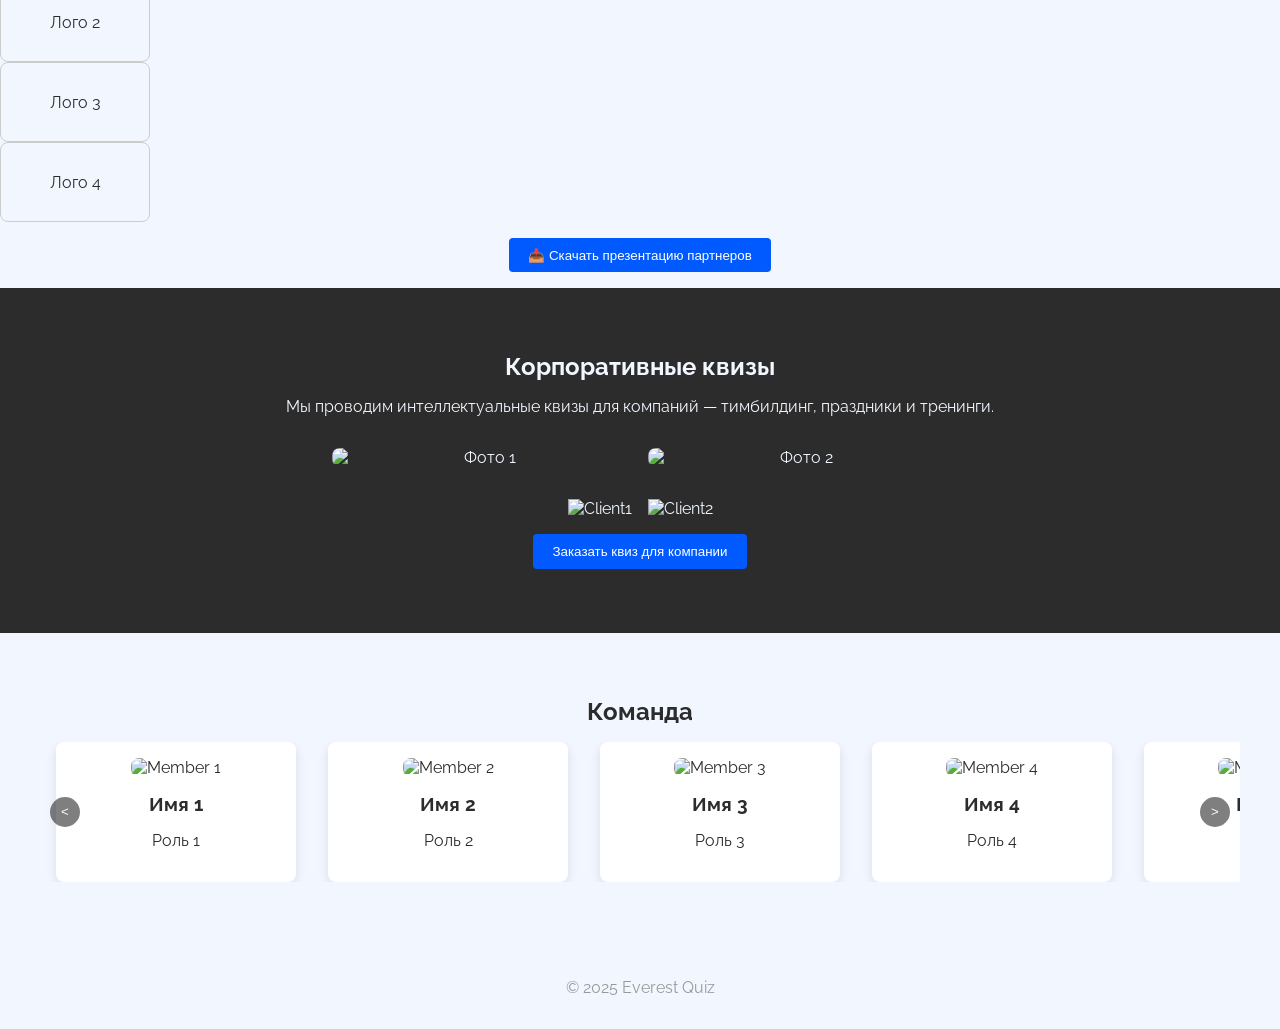
==== commit bb95d415: "Add files via upload" ====
--- a/index.html
+++ b/index.html
@@ -29,6 +29,21 @@
         </div>
       </div>
     </section>
+    <section class="photo-slider">
+      <div class="photo-slider-container">
+        <button class="slider-btn prev">&lt;</button>
+        <div class="photo-slider-track">
+          <div class="photo-card"><img src="assets/photos/ph1.jpg" alt="Photo 1"/></div>
+          <div class="photo-card"><img src="assets/photos/ph2.jpg" alt="Photo 2"/></div>
+          <div class="photo-card"><img src="assets/photos/ph3.jpg" alt="Photo 3"/></div>
+          <div class="photo-card"><img src="assets/photos/ph4.jpg" alt="Photo 4"/></div>
+          <div class="photo-card"><img src="assets/photos/ph5.jpg" alt="Photo 5"/></div>
+          <div class="photo-card"><img src="assets/photos/ph6.jpg" alt="Photo 6"/></div>
+        </div>
+        <button class="slider-btn next">&gt;</button>
+      </div>
+    </section>
+
     
 
     <section class="about" id="about">
--- a/style.css
+++ b/style.css
@@ -63,7 +63,7 @@
 .quiz-result h3{font-size:2rem;color:#005AFF;}
 .quiz-result .confetti{font-size:3rem;}
 /* Partners */
-.partners{ padding:4rem 2rem;text-align:center; text-align: center;}
+
 .logos{display:flex;flex-wrap:wrap;gap:1rem;justify-content:center;}
 .logo-box{padding:1rem;border:1px solid #ccc;border-radius:8px;}
 
@@ -163,7 +163,7 @@
   right: -20px;
 }
 
-.partners h2 { text-align: center; }
+
 
 /* Uniform partner logos */
 .logo-box {
@@ -180,37 +180,49 @@
 }
 
 /* Center partners heading and content */
-.partners {
-  text-align: center;
-  padding: 4rem 2rem;
-  background: #F2F7FF;
-}
-.partners h2 {
-  margin-bottom: 2rem;
-}
+
+
 
 /* Partners section centering */
-.partners {
-  text-align: center;
-  padding: 4rem 2rem;
-  background: #F2F7FF;
-}
-.partners h2 {
-  font-size: 2.5rem;
-  margin-bottom: 2rem;
-  text-align: center;
-}
-
-/* Photo slider */
-.photo-slider { padding: 4rem 2rem; text-align: center; }
-.photo-slider-container { position: relative; max-width: 1200px; margin: auto; overflow: hidden; }
-.photo-slider-track { display: flex; gap: 1rem; transition: transform 0.3s ease; }
-.photo-card { min-width: 240px; flex-shrink: 0; }
-.photo-card img { width: 100%; border-radius: 8px; object-fit: cover; }
+
+
+
+/* Photo slider inserted after About */
+.photo-slider {
+  padding: 2rem 0;
+}
+.photo-slider-container {
+  position: relative;
+  width: 100%;
+  overflow: hidden;
+}
+.photo-slider-track {
+  display: flex;
+  gap: 0.5rem;
+  transition: transform 0.3s ease;
+}
+.photo-card {
+  flex: 0 0 auto;
+  width: 120px; /* half size */
+}
+.photo-card img {
+  width: 100%;
+  height: auto;
+  border-radius: 4px;
+  object-fit: cover;
+}
 .slider-btn.prev, .slider-btn.next {
-  position: absolute; top: 50%; transform: translateY(-50%);
-  background: rgba(0,0,0,0.5); color: white; border: none;
-  width: 40px; height: 40px; border-radius: 50%; cursor: pointer; z-index: 10;
-}
-.slider-btn.prev { left: -20px; }
-.slider-btn.next { right: -20px; }
+  position: absolute;
+  top: 50%;
+  transform: translateY(-50%);
+  background: rgba(0,0,0,0.5);
+  color: white;
+  border: none;
+  width: 30px;
+  height: 30px;
+  border-radius: 50%;
+  cursor: pointer;
+  z-index: 10;
+}
+.slider-btn.prev { left: 10px; }
+.slider-btn.next { right: 10px; }
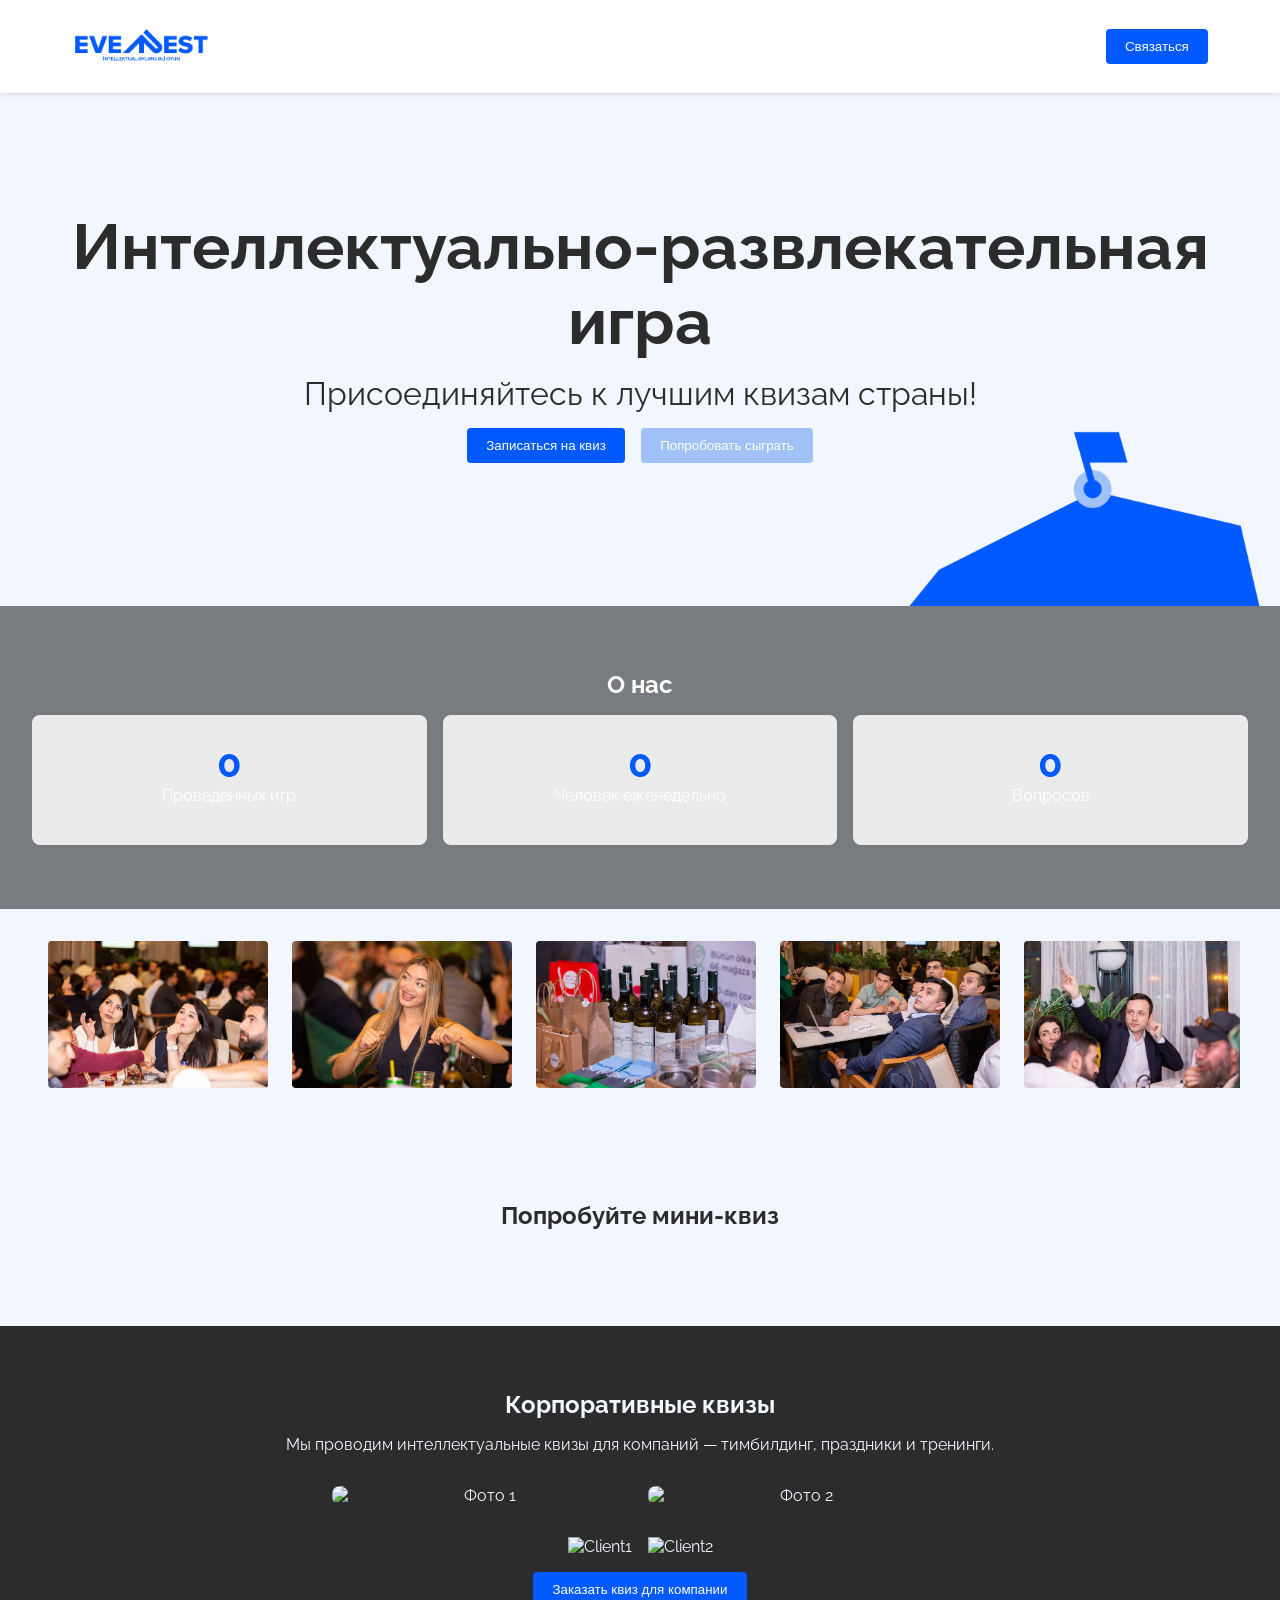
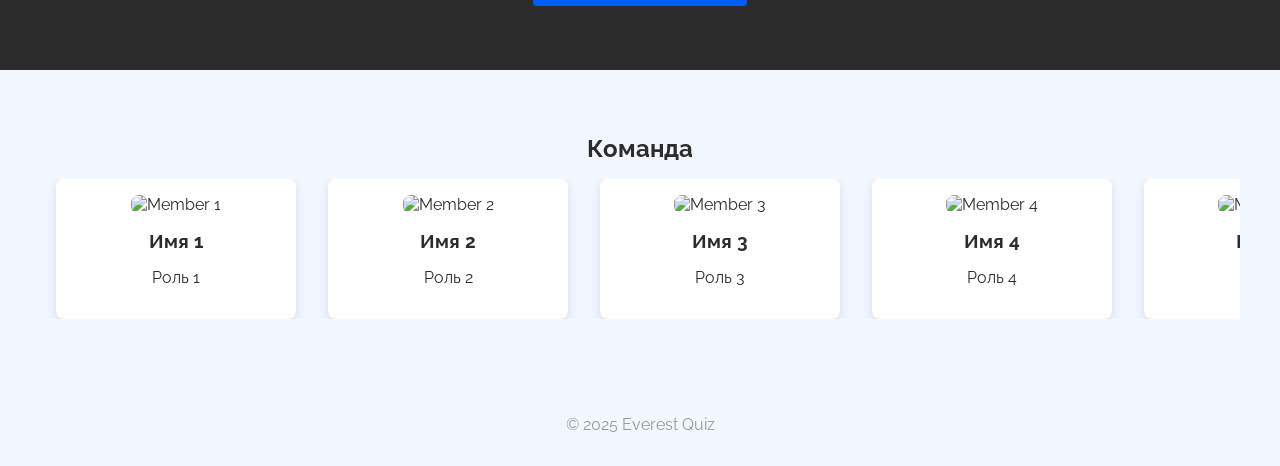
==== commit 9e102a99: "Add files via upload" ====
--- a/index.html
+++ b/index.html
@@ -29,21 +29,6 @@
         </div>
       </div>
     </section>
-    <section class="photo-slider">
-      <div class="photo-slider-container">
-        <button class="slider-btn prev">&lt;</button>
-        <div class="photo-slider-track">
-          <div class="photo-card"><img src="assets/photos/ph1.jpg" alt="Photo 1"/></div>
-          <div class="photo-card"><img src="assets/photos/ph2.jpg" alt="Photo 2"/></div>
-          <div class="photo-card"><img src="assets/photos/ph3.jpg" alt="Photo 3"/></div>
-          <div class="photo-card"><img src="assets/photos/ph4.jpg" alt="Photo 4"/></div>
-          <div class="photo-card"><img src="assets/photos/ph5.jpg" alt="Photo 5"/></div>
-          <div class="photo-card"><img src="assets/photos/ph6.jpg" alt="Photo 6"/></div>
-        </div>
-        <button class="slider-btn next">&gt;</button>
-      </div>
-    </section>
-
     
 
     <section class="about" id="about">
@@ -60,65 +45,26 @@
         </div>
       </div>
     </section>
+    <section class="photo-slider">
+      <div class="photo-slider-container">
+        <div class="photo-slider-track">
+          <div class="photo-card"><img src="assets/photos/ph1.jpg" alt="Photo 1"/></div>
+          <div class="photo-card"><img src="assets/photos/ph2.jpg" alt="Photo 2"/></div>
+          <div class="photo-card"><img src="assets/photos/ph3.jpg" alt="Photo 3"/></div>
+          <div class="photo-card"><img src="assets/photos/ph4.jpg" alt="Photo 4"/></div>
+          <div class="photo-card"><img src="assets/photos/ph5.jpg" alt="Photo 5"/></div>
+          <div class="photo-card"><img src="assets/photos/ph6.jpg" alt="Photo 6"/></div>
+        </div>
+      </div>
+    </section>
+
     
 
     <section class="quiz" id="quiz">
       <h2>Попробуйте мини-квиз</h2>
       <div id="quiz-container" class="quiz-wrapper"></div>
     
-</section>
->
-      <h2>Партнёры</h2>
-      <div class="logos">
-        <div class="logo-box"><img src="assets/par1.png" alt="Partner 1"/></div>
-        <div class="logo-box"><img src="assets/par2.png" alt="Partner 2"/></div>
-        <div class="logo-box"><img src="assets/par3.png" alt="Partner 3"/></div>
-        <div class="logo-box"><img src="assets/par4.png" alt="Partner 4"/></div>
-        <div class="logo-box"><img src="assets/par5.png" alt="Partner 5"/></div>
-        <div class="logo-box"><img src="assets/par6.png" alt="Partner 6"/></div>
-        <div class="logo-box"><img src="assets/par7.png" alt="Partner 7"/></div>
-        <div class="logo-box"><img src="assets/par8.png" alt="Partner 8"/></div>
-        <div class="logo-box"><img src="assets/par9.png" alt="Partner 9"/></div>
-        <div class="logo-box"><img src="assets/par10.png" alt="Partner 10"/></div>
-        <div class="logo-box"><img src="assets/par11.png" alt="Partner 11"/></div>
-        <div class="logo-box"><img src="assets/par12.png" alt="Partner 12"/></div>
-        <div class="logo-box"><img src="assets/par13.png" alt="Partner 13"/></div>
-        <div class="logo-box"><img src="assets/par14.png" alt="Partner 14"/></div>
-        <div class="logo-box"><img src="assets/par15.png" alt="Partner 15"/></div>
-        <div class="logo-box"><img src="assets/par16.png" alt="Partner 16"/></div>
-        <div class="logo-box"><img src="assets/par17.png" alt="Partner 17"/></div>
-      </div>
-        <div class="logo-box"><img src="assets/par2.png" alt="Partner 2"/></div>
-        <div class="logo-box"><img src="assets/par3.png" alt="Partner 3"/></div>
-        <div class="logo-box"><img src="assets/par4.png" alt="Partner 4"/></div>
-        <div class="logo-box"><img src="assets/par5.png" alt="Partner 5"/></div>
-        <div class="logo-box"><img src="assets/par6.png" alt="Partner 6"/></div>
-        <div class="logo-box"><img src="assets/par7.png" alt="Partner 7"/></div>
-        <div class="logo-box"><img src="assets/par8.png" alt="Partner 8"/></div>
-        <div class="logo-box"><img src="assets/par9.png" alt="Partner 9"/></div>
-        <div class="logo-box"><img src="assets/par10.png" alt="Partner 10"/></div>
-        <div class="logo-box"><img src="assets/par11.png" alt="Partner 11"/></div>
-        <div class="logo-box"><img src="assets/par12.png" alt="Partner 12"/></div>
-        <div class="logo-box"><img src="assets/par13.png" alt="Partner 13"/></div>
-        <div class="logo-box"><img src="assets/par14.png" alt="Partner 14"/></div>
-        <div class="logo-box"><img src="assets/par15.png" alt="Partner 15"/></div>
-        <div class="logo-box"><img src="assets/par16.png" alt="Partner 16"/></div>
-        <div class="logo-box"><img src="assets/par17.png" alt="Partner 17"/></div>
-        <div class="logo-box"><img src="assets/par18.png" alt="Partner 18"/></div>
-        <div class="logo-box"><img src="assets/par19.png" alt="Partner 19"/></div>
-        <div class="logo-box"><img src="assets/par20.png" alt="Partner 20"/></div>
-      </div>
-        <div class="logo-box">Лого 2</div>
-        <div class="logo-box">Лого 3</div>
-        <div class="logo-box">Лого 4</div>
-      </div>
-    </section>
-    <div class="download-container">
-      <button class="download-btn">📥 Скачать презентацию партнеров</button>
-    </div>
-    
-
-    <section class="corporate">
+</section><section class="corporate">
       <h2>Корпоративные квизы</h2>
       <p>Мы проводим интеллектуальные квизы для компаний — тимбилдинг, праздники и тренинги.</p>
       <div class="corporate-gallery">
--- a/style.css
+++ b/style.css
@@ -187,42 +187,11 @@
 
 
 
-/* Photo slider inserted after About */
-.photo-slider {
-  padding: 2rem 0;
-}
-.photo-slider-container {
-  position: relative;
-  width: 100%;
-  overflow: hidden;
-}
-.photo-slider-track {
-  display: flex;
-  gap: 0.5rem;
-  transition: transform 0.3s ease;
-}
-.photo-card {
-  flex: 0 0 auto;
-  width: 120px; /* half size */
-}
-.photo-card img {
-  width: 100%;
-  height: auto;
-  border-radius: 4px;
-  object-fit: cover;
-}
-.slider-btn.prev, .slider-btn.next {
-  position: absolute;
-  top: 50%;
-  transform: translateY(-50%);
-  background: rgba(0,0,0,0.5);
-  color: white;
-  border: none;
-  width: 30px;
-  height: 30px;
-  border-radius: 50%;
-  cursor: pointer;
-  z-index: 10;
-}
-.slider-btn.prev { left: 10px; }
-.slider-btn.next { right: 10px; }
+/* Auto photo slider */
+.photo-slider { padding: 2rem 0; }
+.photo-slider-container { overflow: hidden; width: 100%; }
+.photo-slider-track { display: flex; gap: 0.5rem; will-change: transform; }
+.photo-card { flex: 0 0 auto; width: 120px; }
+.photo-card img { width: 100%; height: auto; border-radius: 4px; object-fit: cover; }
+/* Hide navigation buttons */
+.slider-btn { display: none; }
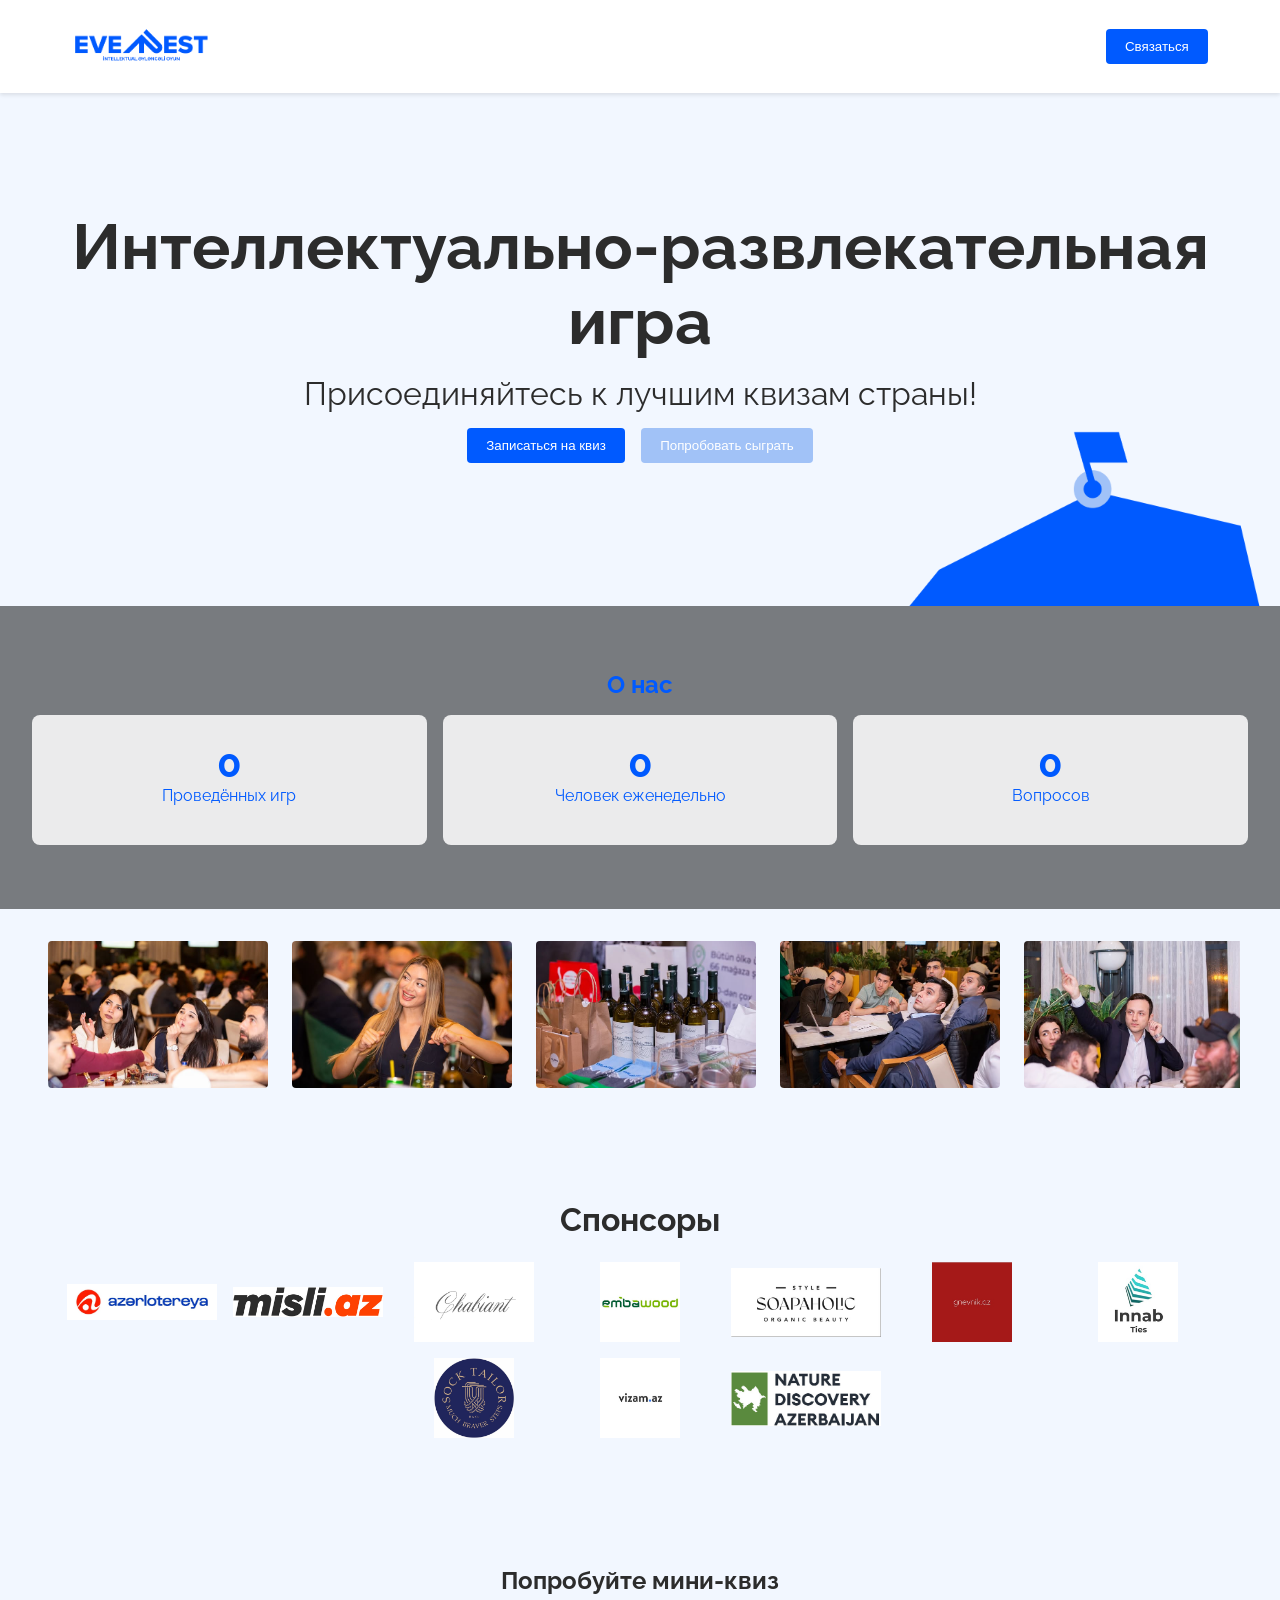
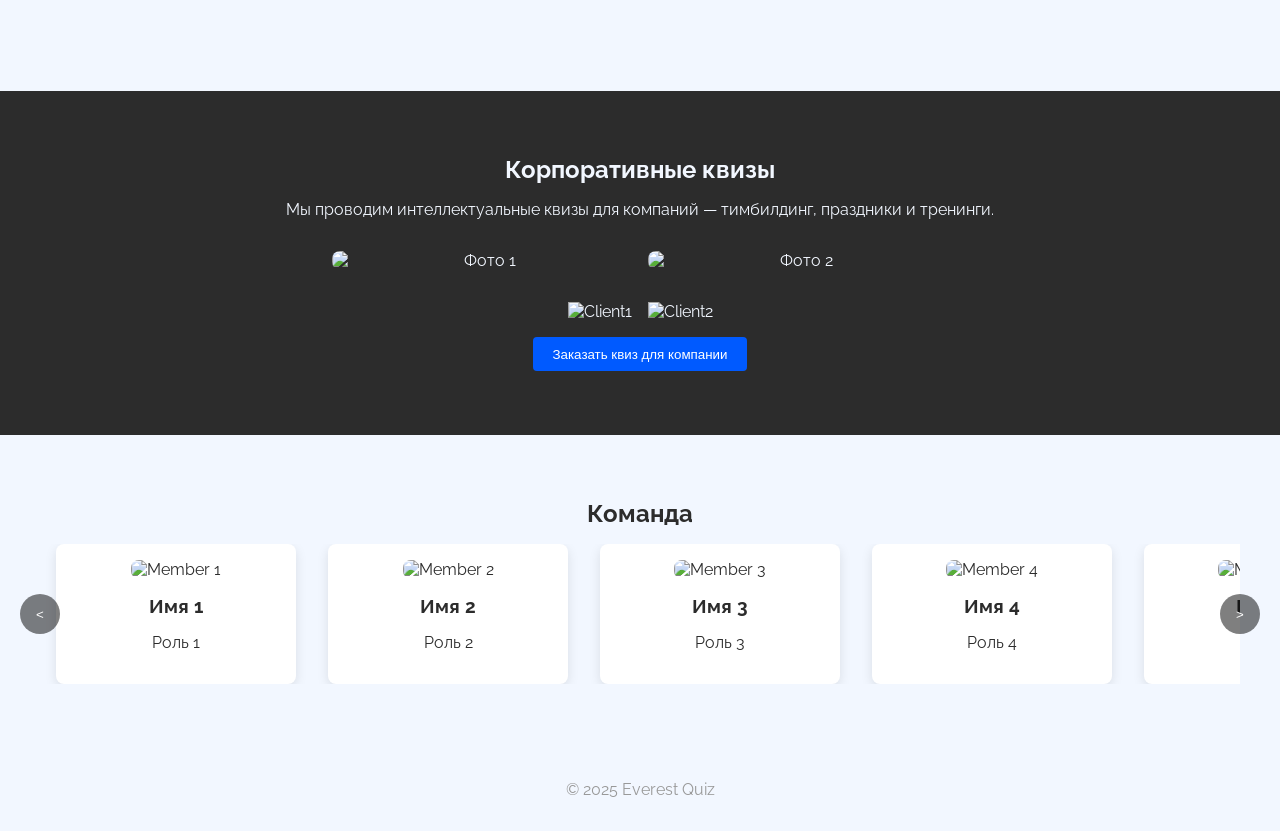
==== commit 2790ce39: "Add files via upload" ====
--- a/index.html
+++ b/index.html
@@ -60,7 +60,24 @@
 
     
 
-    <section class="quiz" id="quiz">
+    
+    <section class="sponsors">
+      <h2>Спонсоры</h2>
+      <div class="sponsors-logos">
+        <div class="sponsor-logo"><img src="assets/sponsors/sp1.jpg" alt="Sponsor 1"/></div>
+        <div class="sponsor-logo"><img src="assets/sponsors/sp2.jpg" alt="Sponsor 2"/></div>
+        <div class="sponsor-logo"><img src="assets/sponsors/sp3.jpg" alt="Sponsor 3"/></div>
+        <div class="sponsor-logo"><img src="assets/sponsors/sp4.jpg" alt="Sponsor 4"/></div>
+        <div class="sponsor-logo"><img src="assets/sponsors/sp5.jpg" alt="Sponsor 5"/></div>
+        <div class="sponsor-logo"><img src="assets/sponsors/sp6.jpg" alt="Sponsor 6"/></div>
+        <div class="sponsor-logo"><img src="assets/sponsors/sp7.jpg" alt="Sponsor 7"/></div>
+        <div class="sponsor-logo"><img src="assets/sponsors/sp8.jpg" alt="Sponsor 8"/></div>
+        <div class="sponsor-logo"><img src="assets/sponsors/sp9.jpg" alt="Sponsor 9"/></div>
+        <div class="sponsor-logo"><img src="assets/sponsors/sp10.jpg" alt="Sponsor 10"/></div>
+      </div>
+    </section>
+
+<section class="quiz" id="quiz">
       <h2>Попробуйте мини-квиз</h2>
       <div id="quiz-container" class="quiz-wrapper"></div>
     
--- a/style.css
+++ b/style.css
@@ -187,11 +187,60 @@
 
 
 
-/* Auto photo slider */
-.photo-slider { padding: 2rem 0; }
-.photo-slider-container { overflow: hidden; width: 100%; }
-.photo-slider-track { display: flex; gap: 0.5rem; will-change: transform; }
-.photo-card { flex: 0 0 auto; width: 120px; }
-.photo-card img { width: 100%; height: auto; border-radius: 4px; object-fit: cover; }
-/* Hide navigation buttons */
-.slider-btn { display: none; }
+/* About block text same color as counters */
+.about-content h2,
+.about-content p,
+.counter-card p {
+  color: #005AFF;
+}
+
+/* Photo slider */
+.photo-slider {
+  padding: 2rem 0;
+}
+.photo-slider-container {
+  position: relative;
+  overflow: hidden;
+}
+.photo-slider-track {
+  display: flex;
+  gap: 0.5rem;
+}
+.photo-card {
+  flex: 0 0 auto;
+  width: 120px;
+}
+.photo-card img {
+  width: 100%;
+  border-radius: 4px;
+  object-fit: cover;
+}
+
+/* Sponsors block */
+.sponsors {
+  text-align: center;
+  padding: 4rem 2rem;
+}
+.sponsors h2 {
+  font-size: 2rem;
+  margin-bottom: 1.5rem;
+  color: #2C2C2C;
+}
+.sponsors-logos {
+  display: flex;
+  flex-wrap: wrap;
+  justify-content: center;
+  gap: 1rem;
+}
+.sponsor-logo {
+  width: 150px;
+  height: 80px;
+  display: flex;
+  align-items: center;
+  justify-content: center;
+}
+.sponsor-logo img {
+  max-width: 100%;
+  max-height: 100%;
+  object-fit: contain;
+}
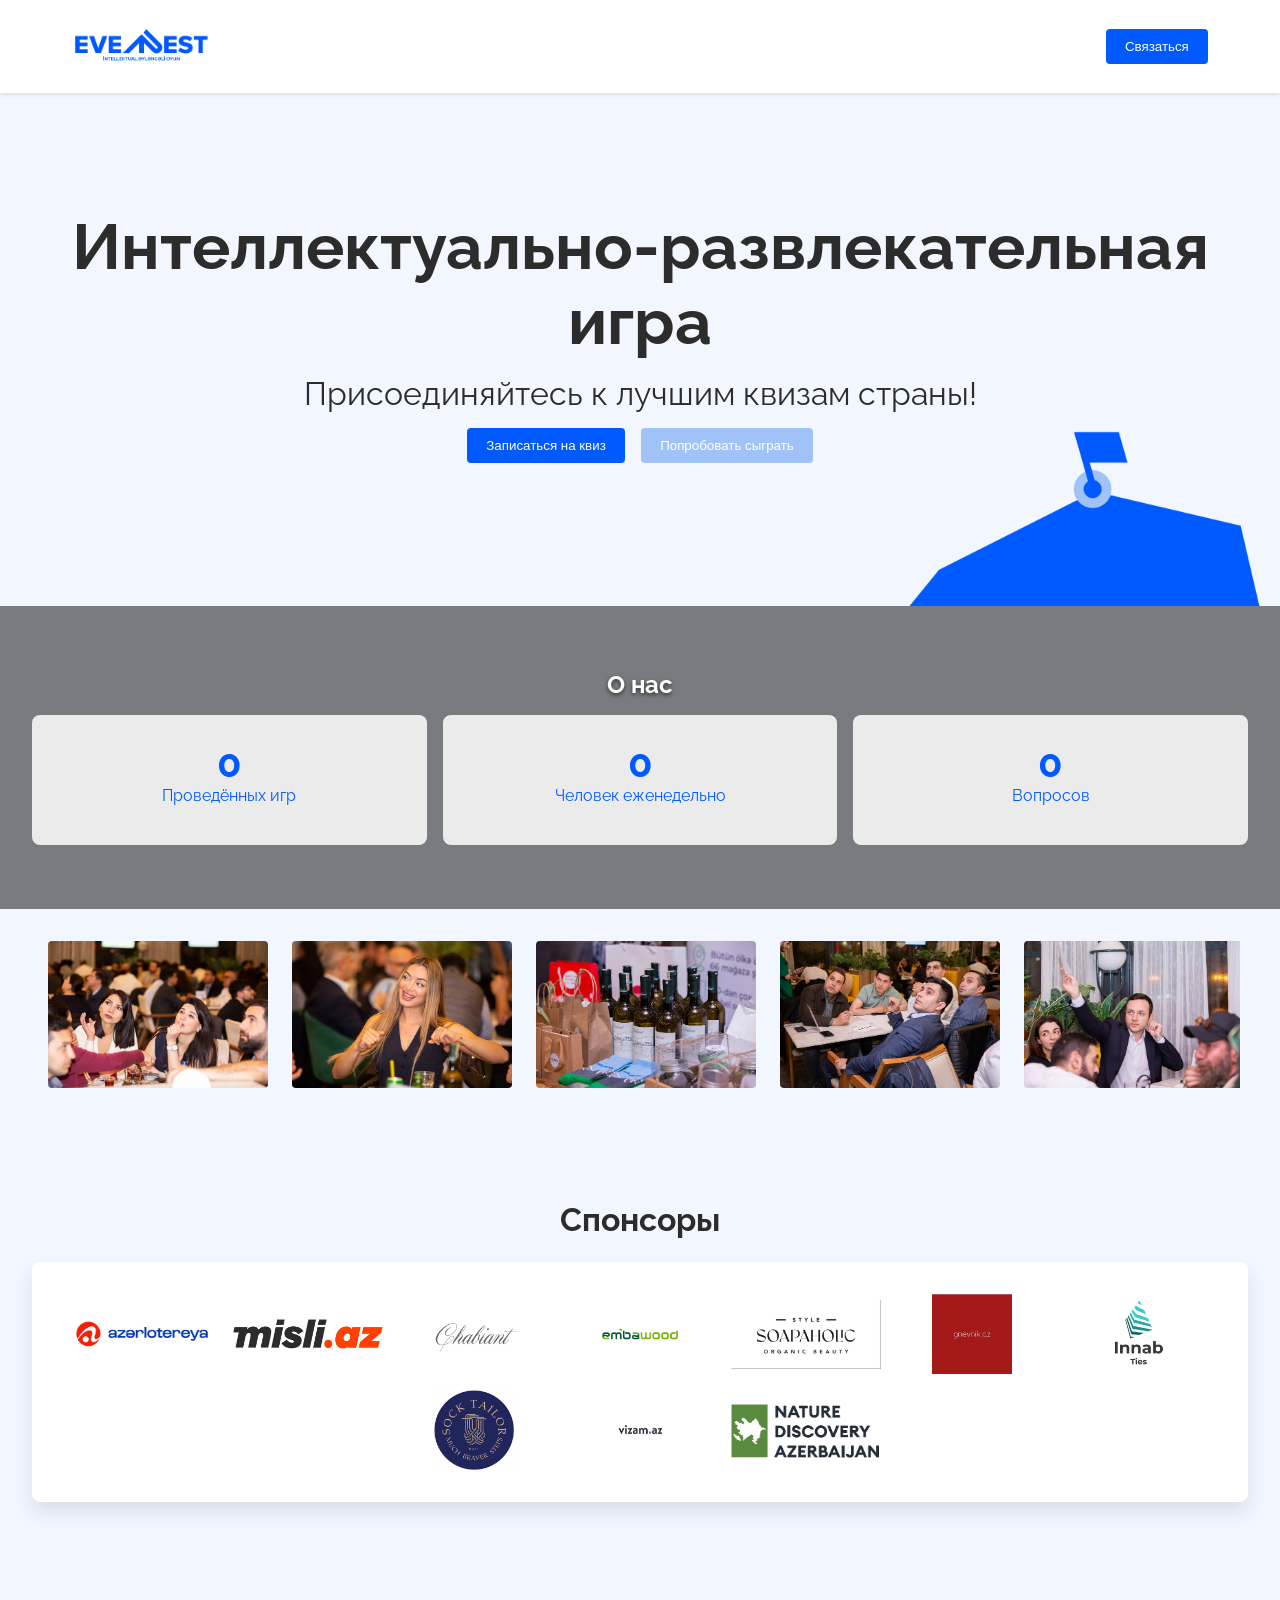
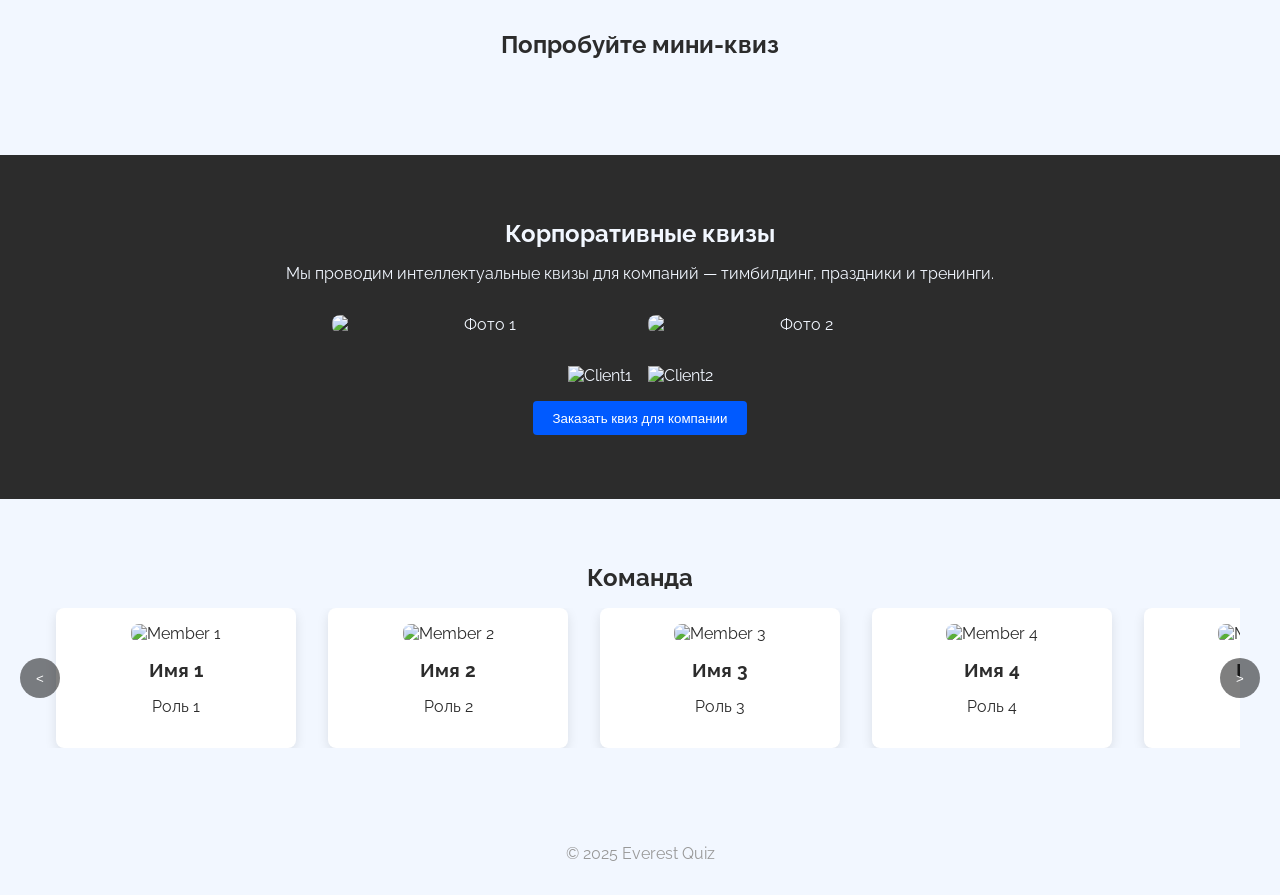
==== commit 41361efe: "Add files via upload" ====
--- a/index.html
+++ b/index.html
@@ -37,7 +37,7 @@
       </video>
       <div class="about-overlay"></div>
       <div class="about-content">
-        <h2>О нас</h2>
+        <h2 style="color:white; text-shadow:0 2px 4px rgba(0,0,0,0.6);">О нас</h2>
         <div class="counters-grid">
           <div class="counter-card"><span data-count="200">0</span><p>Проведённых игр</p></div>
           <div class="counter-card"><span data-count="250">0</span><p>Человек еженедельно</p></div>
--- a/style.css
+++ b/style.css
@@ -244,3 +244,43 @@
   max-height: 100%;
   object-fit: contain;
 }
+
+/* About heading styling */
+.about-content h2 {
+  color: white;
+  text-shadow: 0 2px 4px rgba(0,0,0,0.6);
+}
+
+/* Sponsors block styling */
+.sponsors {
+  padding: 4rem 2rem;
+  background: #F2F7FF;
+  text-align: center;
+}
+.sponsors h2 {
+  font-size: 2rem;
+  margin-bottom: 1.5rem;
+  color: #2C2C2C;
+}
+.sponsors-logos {
+  display: flex;
+  flex-wrap: wrap;
+  justify-content: center;
+  gap: 1rem;
+  background: white;
+  padding: 2rem;
+  border-radius: 8px;
+  box-shadow: 0 10px 20px rgba(0,0,0,0.1);
+}
+.sponsor-logo {
+  width: 150px;
+  height: 80px;
+  display: flex;
+  align-items: center;
+  justify-content: center;
+}
+.sponsor-logo img {
+  max-width: 100%;
+  max-height: 100%;
+  object-fit: contain;
+}
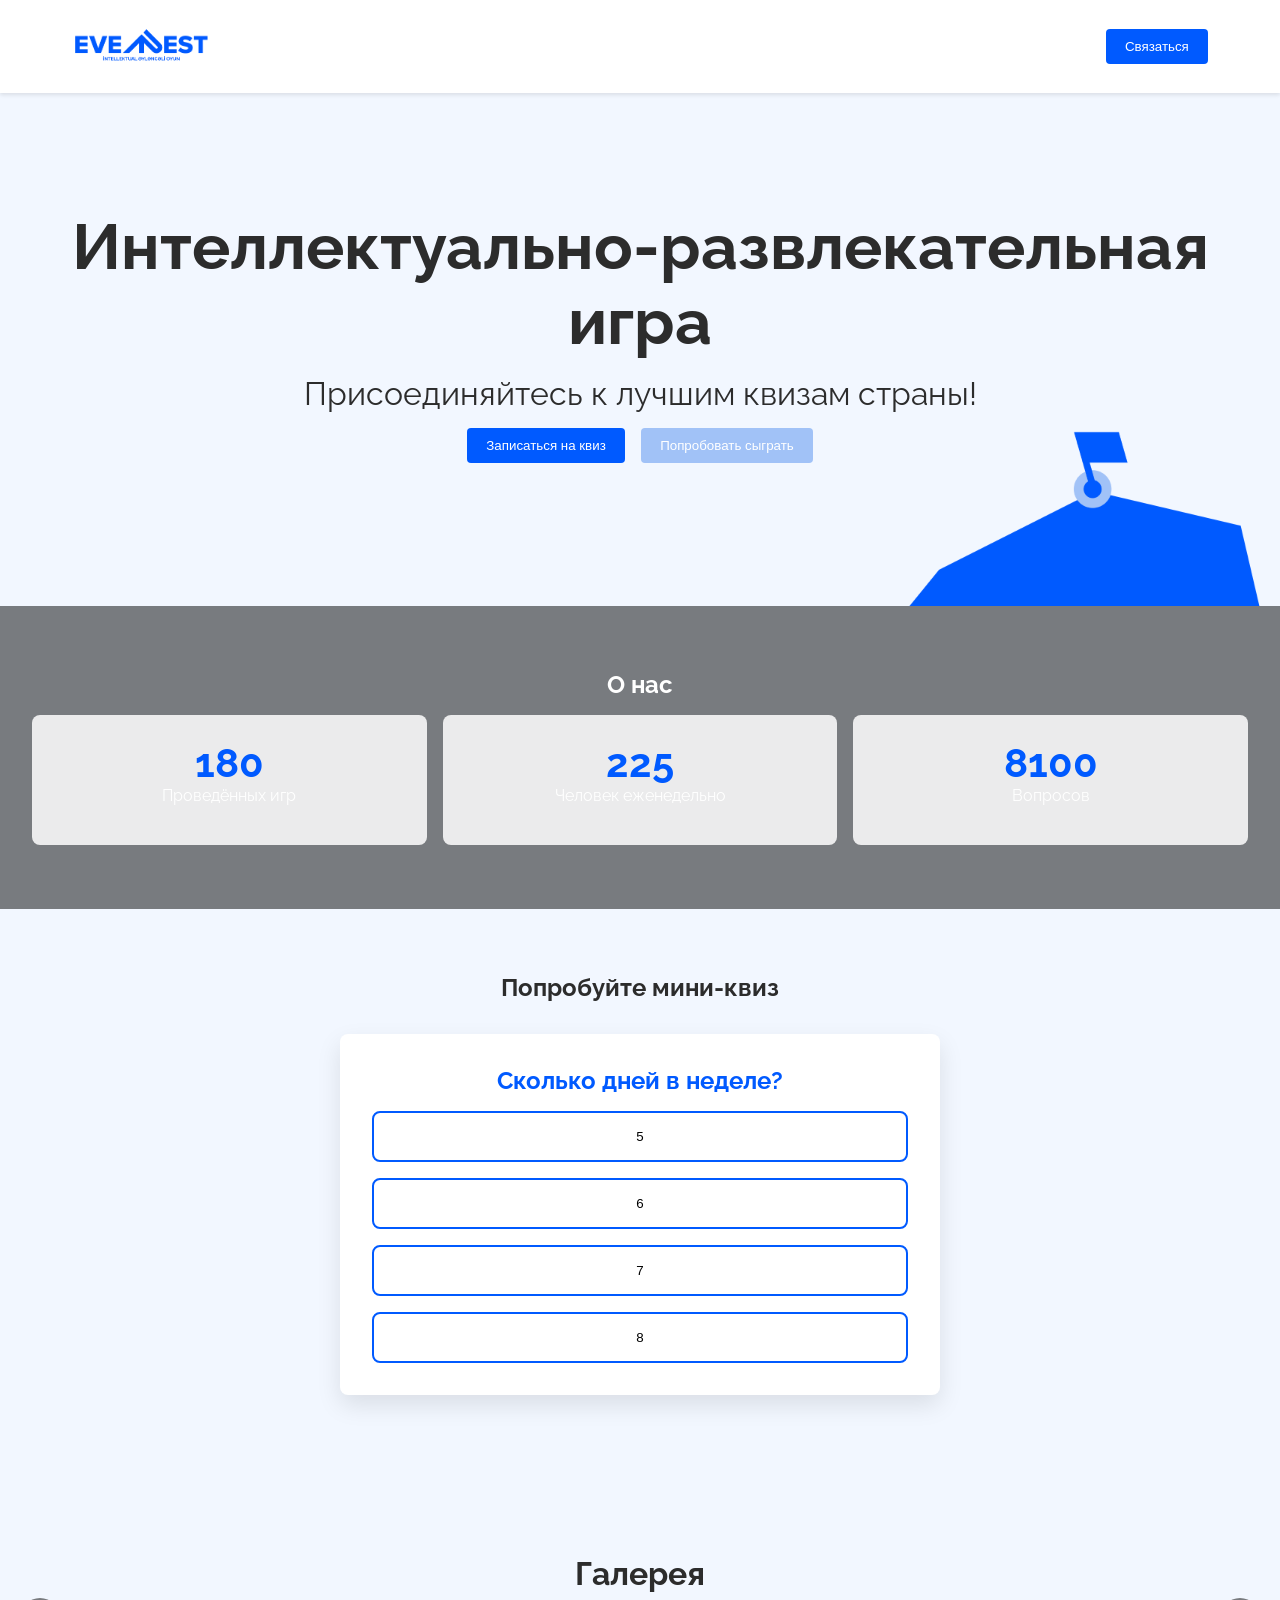
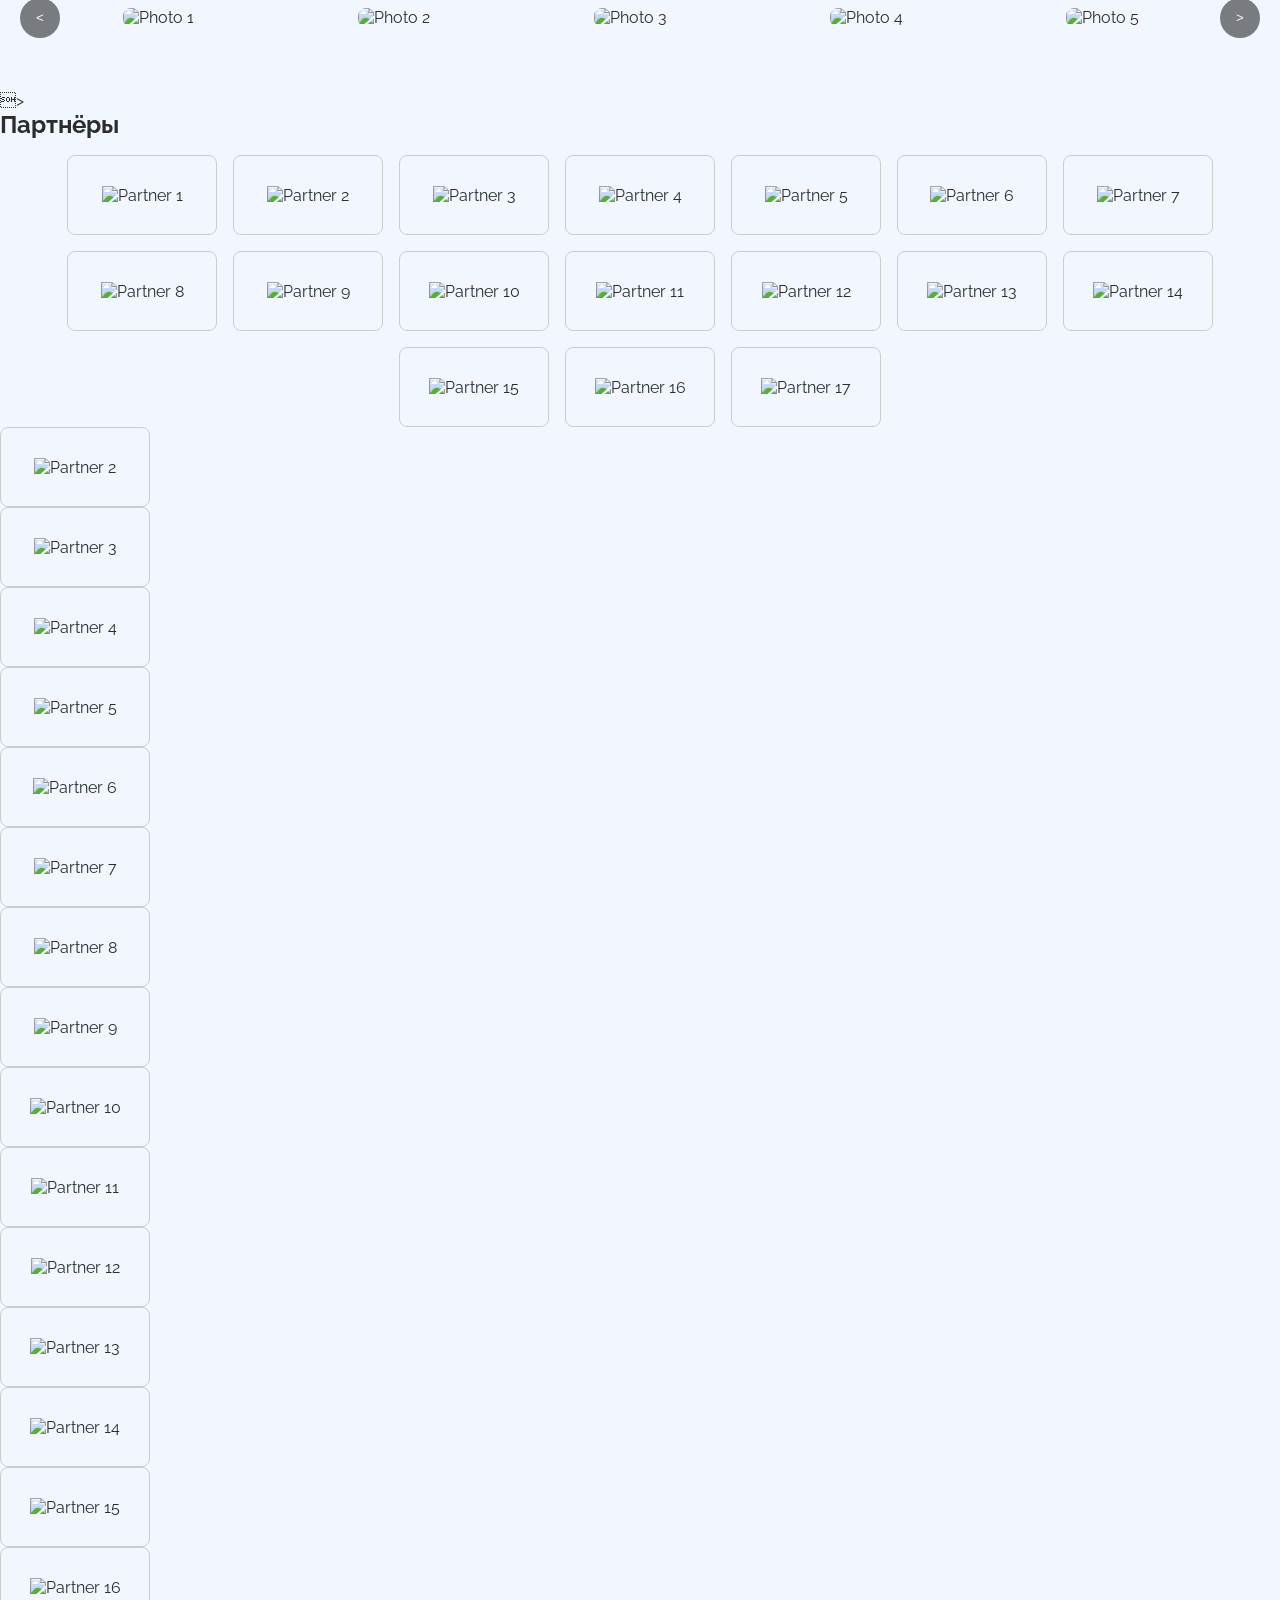
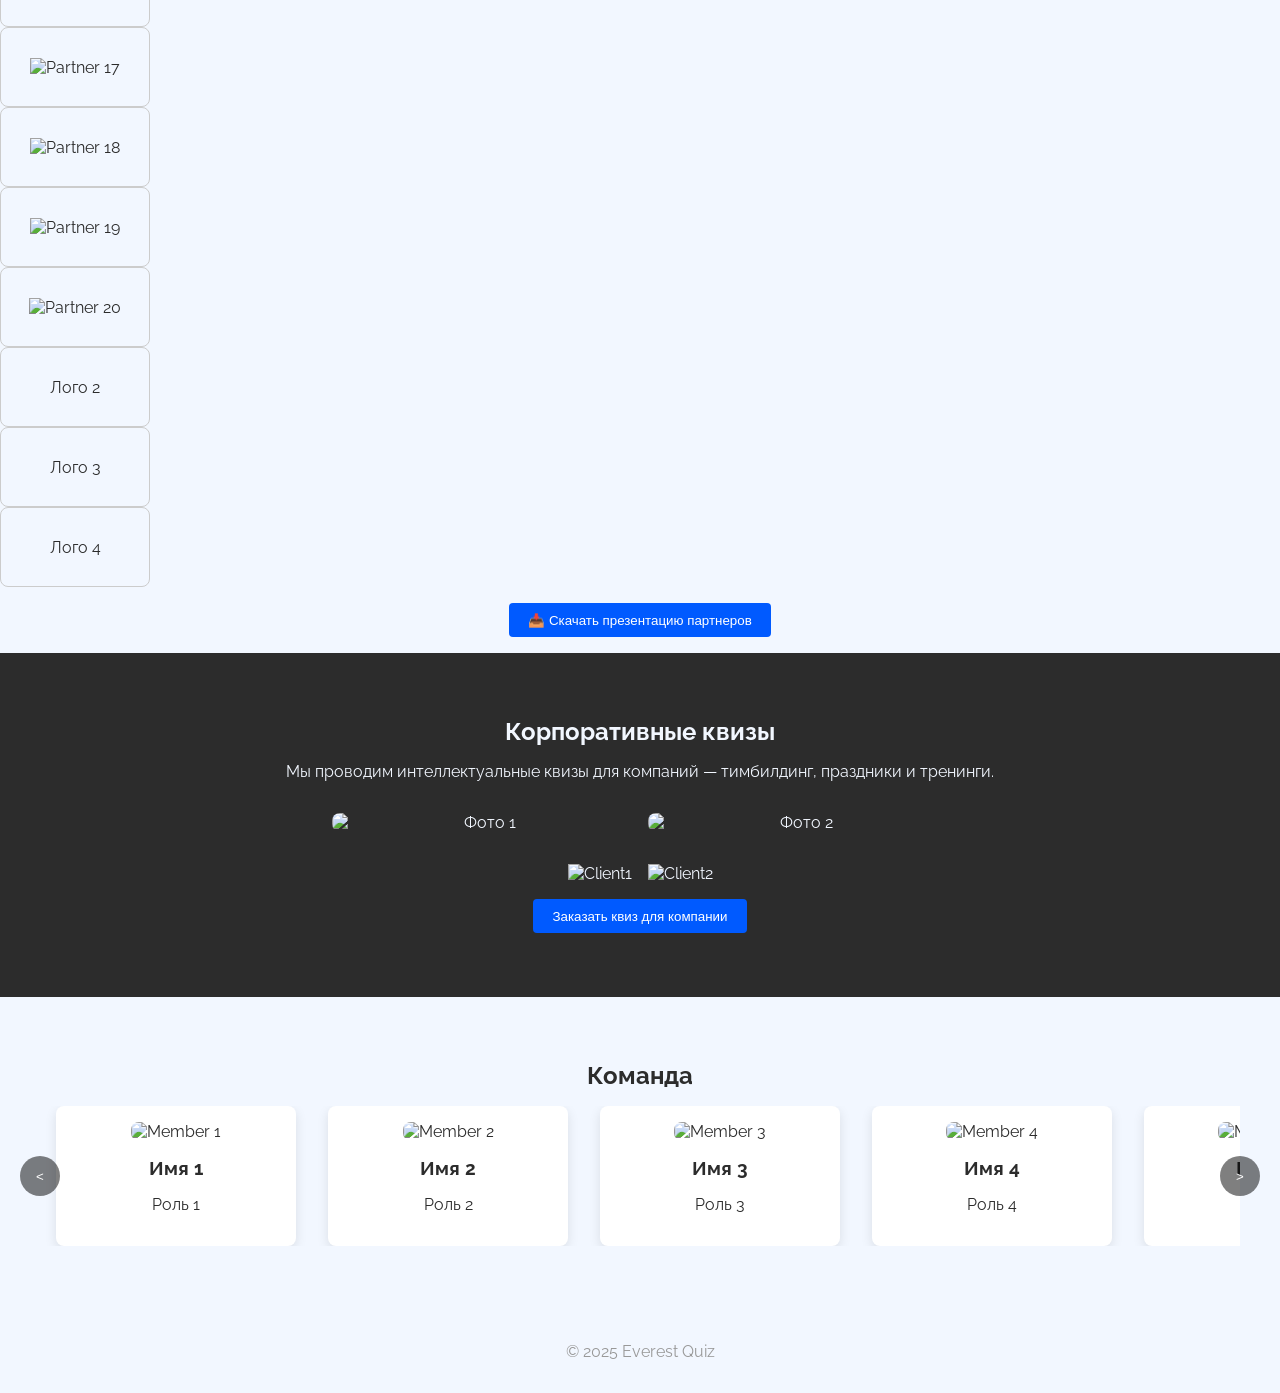
==== commit 15ee5a8b: "Add files via upload" ====
--- a/index.html
+++ b/index.html
@@ -37,7 +37,7 @@
       </video>
       <div class="about-overlay"></div>
       <div class="about-content">
-        <h2 style="color:white; text-shadow:0 2px 4px rgba(0,0,0,0.6);">О нас</h2>
+        <h2>О нас</h2>
         <div class="counters-grid">
           <div class="counter-card"><span data-count="200">0</span><p>Проведённых игр</p></div>
           <div class="counter-card"><span data-count="250">0</span><p>Человек еженедельно</p></div>
@@ -45,43 +45,84 @@
         </div>
       </div>
     </section>
-    <section class="photo-slider">
-      <div class="photo-slider-container">
-        <div class="photo-slider-track">
-          <div class="photo-card"><img src="assets/photos/ph1.jpg" alt="Photo 1"/></div>
-          <div class="photo-card"><img src="assets/photos/ph2.jpg" alt="Photo 2"/></div>
-          <div class="photo-card"><img src="assets/photos/ph3.jpg" alt="Photo 3"/></div>
-          <div class="photo-card"><img src="assets/photos/ph4.jpg" alt="Photo 4"/></div>
-          <div class="photo-card"><img src="assets/photos/ph5.jpg" alt="Photo 5"/></div>
-          <div class="photo-card"><img src="assets/photos/ph6.jpg" alt="Photo 6"/></div>
-        </div>
-      </div>
-    </section>
-
     
 
-    
-    <section class="sponsors">
-      <h2>Спонсоры</h2>
-      <div class="sponsors-logos">
-        <div class="sponsor-logo"><img src="assets/sponsors/sp1.jpg" alt="Sponsor 1"/></div>
-        <div class="sponsor-logo"><img src="assets/sponsors/sp2.jpg" alt="Sponsor 2"/></div>
-        <div class="sponsor-logo"><img src="assets/sponsors/sp3.jpg" alt="Sponsor 3"/></div>
-        <div class="sponsor-logo"><img src="assets/sponsors/sp4.jpg" alt="Sponsor 4"/></div>
-        <div class="sponsor-logo"><img src="assets/sponsors/sp5.jpg" alt="Sponsor 5"/></div>
-        <div class="sponsor-logo"><img src="assets/sponsors/sp6.jpg" alt="Sponsor 6"/></div>
-        <div class="sponsor-logo"><img src="assets/sponsors/sp7.jpg" alt="Sponsor 7"/></div>
-        <div class="sponsor-logo"><img src="assets/sponsors/sp8.jpg" alt="Sponsor 8"/></div>
-        <div class="sponsor-logo"><img src="assets/sponsors/sp9.jpg" alt="Sponsor 9"/></div>
-        <div class="sponsor-logo"><img src="assets/sponsors/sp10.jpg" alt="Sponsor 10"/></div>
-      </div>
-    </section>
-
-<section class="quiz" id="quiz">
+    <section class="quiz" id="quiz">
       <h2>Попробуйте мини-квиз</h2>
       <div id="quiz-container" class="quiz-wrapper"></div>
     
-</section><section class="corporate">
+</section>
+<section class="photo-slider">
+  <h2>Галерея</h2>
+  <div class="photo-slider-container">
+    <button class="slider-btn photo-prev">&lt;</button>
+    <div class="photo-slider-track">
+      <div class="photo-card"><img src="https://via.placeholder.com/200x150?text=Photo+1" alt="Photo 1"/></div>
+<div class="photo-card"><img src="https://via.placeholder.com/200x150?text=Photo+2" alt="Photo 2"/></div>
+<div class="photo-card"><img src="https://via.placeholder.com/200x150?text=Photo+3" alt="Photo 3"/></div>
+<div class="photo-card"><img src="https://via.placeholder.com/200x150?text=Photo+4" alt="Photo 4"/></div>
+<div class="photo-card"><img src="https://via.placeholder.com/200x150?text=Photo+5" alt="Photo 5"/></div>
+<div class="photo-card"><img src="https://via.placeholder.com/200x150?text=Photo+6" alt="Photo 6"/></div>
+<div class="photo-card"><img src="https://via.placeholder.com/200x150?text=Photo+7" alt="Photo 7"/></div>
+<div class="photo-card"><img src="https://via.placeholder.com/200x150?text=Photo+8" alt="Photo 8"/></div>
+<div class="photo-card"><img src="https://via.placeholder.com/200x150?text=Photo+9" alt="Photo 9"/></div>
+<div class="photo-card"><img src="https://via.placeholder.com/200x150?text=Photo+10" alt="Photo 10"/></div>
+    </div>
+    <button class="slider-btn photo-next">&gt;</button>
+  </div>
+</section>
+    >
+      <h2>Партнёры</h2>
+      <div class="logos">
+        <div class="logo-box"><img src="assets/par1.png" alt="Partner 1"/></div>
+        <div class="logo-box"><img src="assets/par2.png" alt="Partner 2"/></div>
+        <div class="logo-box"><img src="assets/par3.png" alt="Partner 3"/></div>
+        <div class="logo-box"><img src="assets/par4.png" alt="Partner 4"/></div>
+        <div class="logo-box"><img src="assets/par5.png" alt="Partner 5"/></div>
+        <div class="logo-box"><img src="assets/par6.png" alt="Partner 6"/></div>
+        <div class="logo-box"><img src="assets/par7.png" alt="Partner 7"/></div>
+        <div class="logo-box"><img src="assets/par8.png" alt="Partner 8"/></div>
+        <div class="logo-box"><img src="assets/par9.png" alt="Partner 9"/></div>
+        <div class="logo-box"><img src="assets/par10.png" alt="Partner 10"/></div>
+        <div class="logo-box"><img src="assets/par11.png" alt="Partner 11"/></div>
+        <div class="logo-box"><img src="assets/par12.png" alt="Partner 12"/></div>
+        <div class="logo-box"><img src="assets/par13.png" alt="Partner 13"/></div>
+        <div class="logo-box"><img src="assets/par14.png" alt="Partner 14"/></div>
+        <div class="logo-box"><img src="assets/par15.png" alt="Partner 15"/></div>
+        <div class="logo-box"><img src="assets/par16.png" alt="Partner 16"/></div>
+        <div class="logo-box"><img src="assets/par17.png" alt="Partner 17"/></div>
+      </div>
+        <div class="logo-box"><img src="assets/par2.png" alt="Partner 2"/></div>
+        <div class="logo-box"><img src="assets/par3.png" alt="Partner 3"/></div>
+        <div class="logo-box"><img src="assets/par4.png" alt="Partner 4"/></div>
+        <div class="logo-box"><img src="assets/par5.png" alt="Partner 5"/></div>
+        <div class="logo-box"><img src="assets/par6.png" alt="Partner 6"/></div>
+        <div class="logo-box"><img src="assets/par7.png" alt="Partner 7"/></div>
+        <div class="logo-box"><img src="assets/par8.png" alt="Partner 8"/></div>
+        <div class="logo-box"><img src="assets/par9.png" alt="Partner 9"/></div>
+        <div class="logo-box"><img src="assets/par10.png" alt="Partner 10"/></div>
+        <div class="logo-box"><img src="assets/par11.png" alt="Partner 11"/></div>
+        <div class="logo-box"><img src="assets/par12.png" alt="Partner 12"/></div>
+        <div class="logo-box"><img src="assets/par13.png" alt="Partner 13"/></div>
+        <div class="logo-box"><img src="assets/par14.png" alt="Partner 14"/></div>
+        <div class="logo-box"><img src="assets/par15.png" alt="Partner 15"/></div>
+        <div class="logo-box"><img src="assets/par16.png" alt="Partner 16"/></div>
+        <div class="logo-box"><img src="assets/par17.png" alt="Partner 17"/></div>
+        <div class="logo-box"><img src="assets/par18.png" alt="Partner 18"/></div>
+        <div class="logo-box"><img src="assets/par19.png" alt="Partner 19"/></div>
+        <div class="logo-box"><img src="assets/par20.png" alt="Partner 20"/></div>
+      </div>
+        <div class="logo-box">Лого 2</div>
+        <div class="logo-box">Лого 3</div>
+        <div class="logo-box">Лого 4</div>
+      </div>
+    </section>
+    <div class="download-container">
+      <button class="download-btn">📥 Скачать презентацию партнеров</button>
+    </div>
+    
+
+    <section class="corporate">
       <h2>Корпоративные квизы</h2>
       <p>Мы проводим интеллектуальные квизы для компаний — тимбилдинг, праздники и тренинги.</p>
       <div class="corporate-gallery">
--- a/style.css
+++ b/style.css
@@ -63,7 +63,7 @@
 .quiz-result h3{font-size:2rem;color:#005AFF;}
 .quiz-result .confetti{font-size:3rem;}
 /* Partners */
-
+.partners { text-align: center; padding: 4rem 2rem; background: #F2F7FF; }
 .logos{display:flex;flex-wrap:wrap;gap:1rem;justify-content:center;}
 .logo-box{padding:1rem;border:1px solid #ccc;border-radius:8px;}
 
@@ -163,7 +163,7 @@
   right: -20px;
 }
 
-
+.partners h2 { font-size: 2.5rem; margin-bottom: 2rem; text-align: center; }
 
 /* Uniform partner logos */
 .logo-box {
@@ -180,107 +180,9 @@
 }
 
 /* Center partners heading and content */
-
-
+.partners { text-align: center; padding: 4rem 2rem; background: #F2F7FF; }
+.partners h2 { font-size: 2.5rem; margin-bottom: 2rem; text-align: center; }
 
 /* Partners section centering */
-
-
-
-/* About block text same color as counters */
-.about-content h2,
-.about-content p,
-.counter-card p {
-  color: #005AFF;
-}
-
-/* Photo slider */
-.photo-slider {
-  padding: 2rem 0;
-}
-.photo-slider-container {
-  position: relative;
-  overflow: hidden;
-}
-.photo-slider-track {
-  display: flex;
-  gap: 0.5rem;
-}
-.photo-card {
-  flex: 0 0 auto;
-  width: 120px;
-}
-.photo-card img {
-  width: 100%;
-  border-radius: 4px;
-  object-fit: cover;
-}
-
-/* Sponsors block */
-.sponsors {
-  text-align: center;
-  padding: 4rem 2rem;
-}
-.sponsors h2 {
-  font-size: 2rem;
-  margin-bottom: 1.5rem;
-  color: #2C2C2C;
-}
-.sponsors-logos {
-  display: flex;
-  flex-wrap: wrap;
-  justify-content: center;
-  gap: 1rem;
-}
-.sponsor-logo {
-  width: 150px;
-  height: 80px;
-  display: flex;
-  align-items: center;
-  justify-content: center;
-}
-.sponsor-logo img {
-  max-width: 100%;
-  max-height: 100%;
-  object-fit: contain;
-}
-
-/* About heading styling */
-.about-content h2 {
-  color: white;
-  text-shadow: 0 2px 4px rgba(0,0,0,0.6);
-}
-
-/* Sponsors block styling */
-.sponsors {
-  padding: 4rem 2rem;
-  background: #F2F7FF;
-  text-align: center;
-}
-.sponsors h2 {
-  font-size: 2rem;
-  margin-bottom: 1.5rem;
-  color: #2C2C2C;
-}
-.sponsors-logos {
-  display: flex;
-  flex-wrap: wrap;
-  justify-content: center;
-  gap: 1rem;
-  background: white;
-  padding: 2rem;
-  border-radius: 8px;
-  box-shadow: 0 10px 20px rgba(0,0,0,0.1);
-}
-.sponsor-logo {
-  width: 150px;
-  height: 80px;
-  display: flex;
-  align-items: center;
-  justify-content: center;
-}
-.sponsor-logo img {
-  max-width: 100%;
-  max-height: 100%;
-  object-fit: contain;
-}
+.partners { text-align: center; padding: 4rem 2rem; background: #F2F7FF; }
+.partners h2 { font-size: 2.5rem; margin-bottom: 2rem; text-align: center; }
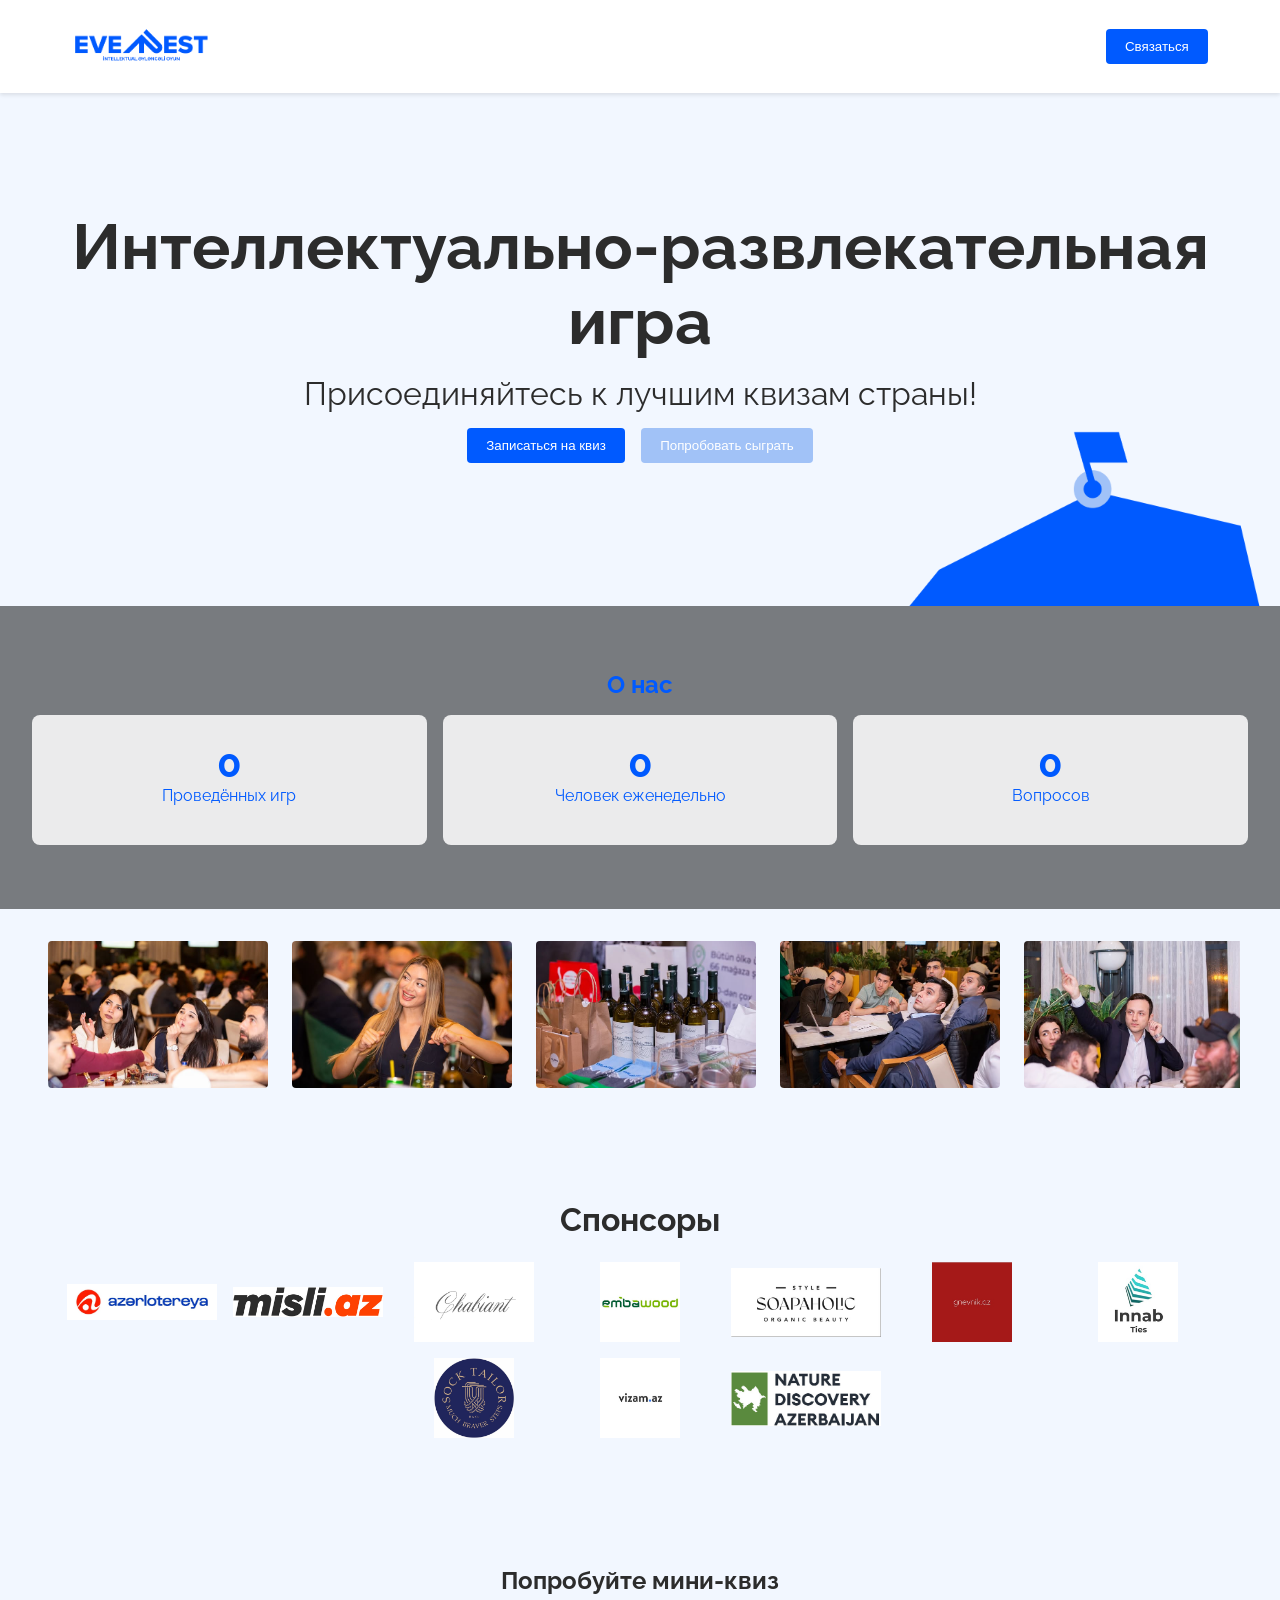
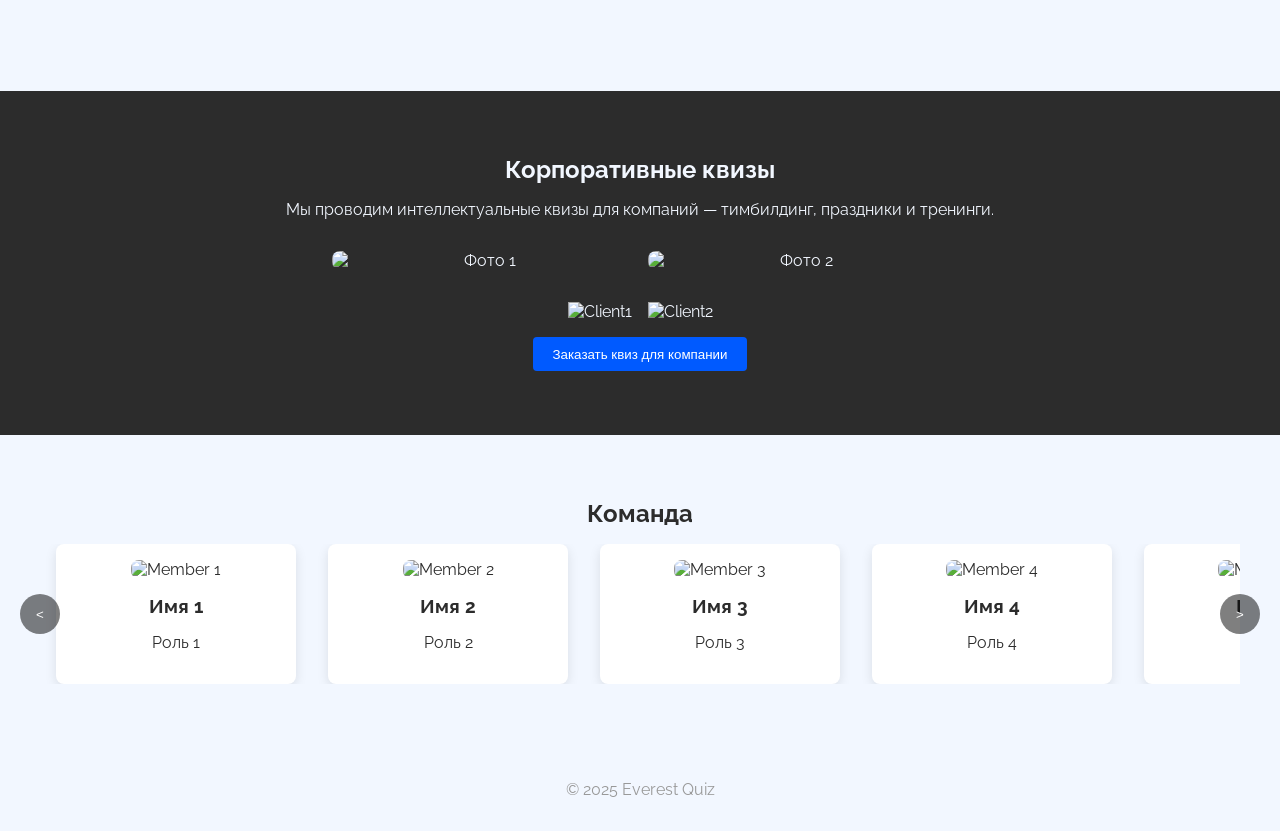
==== commit f2aac239: "Add files via upload" ====
--- a/index.html
+++ b/index.html
@@ -45,84 +45,43 @@
         </div>
       </div>
     </section>
+    <section class="photo-slider">
+      <div class="photo-slider-container">
+        <div class="photo-slider-track">
+          <div class="photo-card"><img src="assets/photos/ph1.jpg" alt="Photo 1"/></div>
+          <div class="photo-card"><img src="assets/photos/ph2.jpg" alt="Photo 2"/></div>
+          <div class="photo-card"><img src="assets/photos/ph3.jpg" alt="Photo 3"/></div>
+          <div class="photo-card"><img src="assets/photos/ph4.jpg" alt="Photo 4"/></div>
+          <div class="photo-card"><img src="assets/photos/ph5.jpg" alt="Photo 5"/></div>
+          <div class="photo-card"><img src="assets/photos/ph6.jpg" alt="Photo 6"/></div>
+        </div>
+      </div>
+    </section>
+
     
 
-    <section class="quiz" id="quiz">
+    
+    <section class="sponsors">
+      <h2>Спонсоры</h2>
+      <div class="sponsors-logos">
+        <div class="sponsor-logo"><img src="assets/sponsors/sp1.jpg" alt="Sponsor 1"/></div>
+        <div class="sponsor-logo"><img src="assets/sponsors/sp2.jpg" alt="Sponsor 2"/></div>
+        <div class="sponsor-logo"><img src="assets/sponsors/sp3.jpg" alt="Sponsor 3"/></div>
+        <div class="sponsor-logo"><img src="assets/sponsors/sp4.jpg" alt="Sponsor 4"/></div>
+        <div class="sponsor-logo"><img src="assets/sponsors/sp5.jpg" alt="Sponsor 5"/></div>
+        <div class="sponsor-logo"><img src="assets/sponsors/sp6.jpg" alt="Sponsor 6"/></div>
+        <div class="sponsor-logo"><img src="assets/sponsors/sp7.jpg" alt="Sponsor 7"/></div>
+        <div class="sponsor-logo"><img src="assets/sponsors/sp8.jpg" alt="Sponsor 8"/></div>
+        <div class="sponsor-logo"><img src="assets/sponsors/sp9.jpg" alt="Sponsor 9"/></div>
+        <div class="sponsor-logo"><img src="assets/sponsors/sp10.jpg" alt="Sponsor 10"/></div>
+      </div>
+    </section>
+
+<section class="quiz" id="quiz">
       <h2>Попробуйте мини-квиз</h2>
       <div id="quiz-container" class="quiz-wrapper"></div>
     
-</section>
-<section class="photo-slider">
-  <h2>Галерея</h2>
-  <div class="photo-slider-container">
-    <button class="slider-btn photo-prev">&lt;</button>
-    <div class="photo-slider-track">
-      <div class="photo-card"><img src="https://via.placeholder.com/200x150?text=Photo+1" alt="Photo 1"/></div>
-<div class="photo-card"><img src="https://via.placeholder.com/200x150?text=Photo+2" alt="Photo 2"/></div>
-<div class="photo-card"><img src="https://via.placeholder.com/200x150?text=Photo+3" alt="Photo 3"/></div>
-<div class="photo-card"><img src="https://via.placeholder.com/200x150?text=Photo+4" alt="Photo 4"/></div>
-<div class="photo-card"><img src="https://via.placeholder.com/200x150?text=Photo+5" alt="Photo 5"/></div>
-<div class="photo-card"><img src="https://via.placeholder.com/200x150?text=Photo+6" alt="Photo 6"/></div>
-<div class="photo-card"><img src="https://via.placeholder.com/200x150?text=Photo+7" alt="Photo 7"/></div>
-<div class="photo-card"><img src="https://via.placeholder.com/200x150?text=Photo+8" alt="Photo 8"/></div>
-<div class="photo-card"><img src="https://via.placeholder.com/200x150?text=Photo+9" alt="Photo 9"/></div>
-<div class="photo-card"><img src="https://via.placeholder.com/200x150?text=Photo+10" alt="Photo 10"/></div>
-    </div>
-    <button class="slider-btn photo-next">&gt;</button>
-  </div>
-</section>
-    >
-      <h2>Партнёры</h2>
-      <div class="logos">
-        <div class="logo-box"><img src="assets/par1.png" alt="Partner 1"/></div>
-        <div class="logo-box"><img src="assets/par2.png" alt="Partner 2"/></div>
-        <div class="logo-box"><img src="assets/par3.png" alt="Partner 3"/></div>
-        <div class="logo-box"><img src="assets/par4.png" alt="Partner 4"/></div>
-        <div class="logo-box"><img src="assets/par5.png" alt="Partner 5"/></div>
-        <div class="logo-box"><img src="assets/par6.png" alt="Partner 6"/></div>
-        <div class="logo-box"><img src="assets/par7.png" alt="Partner 7"/></div>
-        <div class="logo-box"><img src="assets/par8.png" alt="Partner 8"/></div>
-        <div class="logo-box"><img src="assets/par9.png" alt="Partner 9"/></div>
-        <div class="logo-box"><img src="assets/par10.png" alt="Partner 10"/></div>
-        <div class="logo-box"><img src="assets/par11.png" alt="Partner 11"/></div>
-        <div class="logo-box"><img src="assets/par12.png" alt="Partner 12"/></div>
-        <div class="logo-box"><img src="assets/par13.png" alt="Partner 13"/></div>
-        <div class="logo-box"><img src="assets/par14.png" alt="Partner 14"/></div>
-        <div class="logo-box"><img src="assets/par15.png" alt="Partner 15"/></div>
-        <div class="logo-box"><img src="assets/par16.png" alt="Partner 16"/></div>
-        <div class="logo-box"><img src="assets/par17.png" alt="Partner 17"/></div>
-      </div>
-        <div class="logo-box"><img src="assets/par2.png" alt="Partner 2"/></div>
-        <div class="logo-box"><img src="assets/par3.png" alt="Partner 3"/></div>
-        <div class="logo-box"><img src="assets/par4.png" alt="Partner 4"/></div>
-        <div class="logo-box"><img src="assets/par5.png" alt="Partner 5"/></div>
-        <div class="logo-box"><img src="assets/par6.png" alt="Partner 6"/></div>
-        <div class="logo-box"><img src="assets/par7.png" alt="Partner 7"/></div>
-        <div class="logo-box"><img src="assets/par8.png" alt="Partner 8"/></div>
-        <div class="logo-box"><img src="assets/par9.png" alt="Partner 9"/></div>
-        <div class="logo-box"><img src="assets/par10.png" alt="Partner 10"/></div>
-        <div class="logo-box"><img src="assets/par11.png" alt="Partner 11"/></div>
-        <div class="logo-box"><img src="assets/par12.png" alt="Partner 12"/></div>
-        <div class="logo-box"><img src="assets/par13.png" alt="Partner 13"/></div>
-        <div class="logo-box"><img src="assets/par14.png" alt="Partner 14"/></div>
-        <div class="logo-box"><img src="assets/par15.png" alt="Partner 15"/></div>
-        <div class="logo-box"><img src="assets/par16.png" alt="Partner 16"/></div>
-        <div class="logo-box"><img src="assets/par17.png" alt="Partner 17"/></div>
-        <div class="logo-box"><img src="assets/par18.png" alt="Partner 18"/></div>
-        <div class="logo-box"><img src="assets/par19.png" alt="Partner 19"/></div>
-        <div class="logo-box"><img src="assets/par20.png" alt="Partner 20"/></div>
-      </div>
-        <div class="logo-box">Лого 2</div>
-        <div class="logo-box">Лого 3</div>
-        <div class="logo-box">Лого 4</div>
-      </div>
-    </section>
-    <div class="download-container">
-      <button class="download-btn">📥 Скачать презентацию партнеров</button>
-    </div>
-    
-
-    <section class="corporate">
+</section><section class="corporate">
       <h2>Корпоративные квизы</h2>
       <p>Мы проводим интеллектуальные квизы для компаний — тимбилдинг, праздники и тренинги.</p>
       <div class="corporate-gallery">
--- a/style.css
+++ b/style.css
@@ -63,7 +63,7 @@
 .quiz-result h3{font-size:2rem;color:#005AFF;}
 .quiz-result .confetti{font-size:3rem;}
 /* Partners */
-.partners { text-align: center; padding: 4rem 2rem; background: #F2F7FF; }
+
 .logos{display:flex;flex-wrap:wrap;gap:1rem;justify-content:center;}
 .logo-box{padding:1rem;border:1px solid #ccc;border-radius:8px;}
 
@@ -163,7 +163,7 @@
   right: -20px;
 }
 
-.partners h2 { font-size: 2.5rem; margin-bottom: 2rem; text-align: center; }
+
 
 /* Uniform partner logos */
 .logo-box {
@@ -180,9 +180,67 @@
 }
 
 /* Center partners heading and content */
-.partners { text-align: center; padding: 4rem 2rem; background: #F2F7FF; }
-.partners h2 { font-size: 2.5rem; margin-bottom: 2rem; text-align: center; }
+
+
 
 /* Partners section centering */
-.partners { text-align: center; padding: 4rem 2rem; background: #F2F7FF; }
-.partners h2 { font-size: 2.5rem; margin-bottom: 2rem; text-align: center; }
+
+
+
+/* About block text same color as counters */
+.about-content h2,
+.about-content p,
+.counter-card p {
+  color: #005AFF;
+}
+
+/* Photo slider */
+.photo-slider {
+  padding: 2rem 0;
+}
+.photo-slider-container {
+  position: relative;
+  overflow: hidden;
+}
+.photo-slider-track {
+  display: flex;
+  gap: 0.5rem;
+}
+.photo-card {
+  flex: 0 0 auto;
+  width: 120px;
+}
+.photo-card img {
+  width: 100%;
+  border-radius: 4px;
+  object-fit: cover;
+}
+
+/* Sponsors block */
+.sponsors {
+  text-align: center;
+  padding: 4rem 2rem;
+}
+.sponsors h2 {
+  font-size: 2rem;
+  margin-bottom: 1.5rem;
+  color: #2C2C2C;
+}
+.sponsors-logos {
+  display: flex;
+  flex-wrap: wrap;
+  justify-content: center;
+  gap: 1rem;
+}
+.sponsor-logo {
+  width: 150px;
+  height: 80px;
+  display: flex;
+  align-items: center;
+  justify-content: center;
+}
+.sponsor-logo img {
+  max-width: 100%;
+  max-height: 100%;
+  object-fit: contain;
+}
